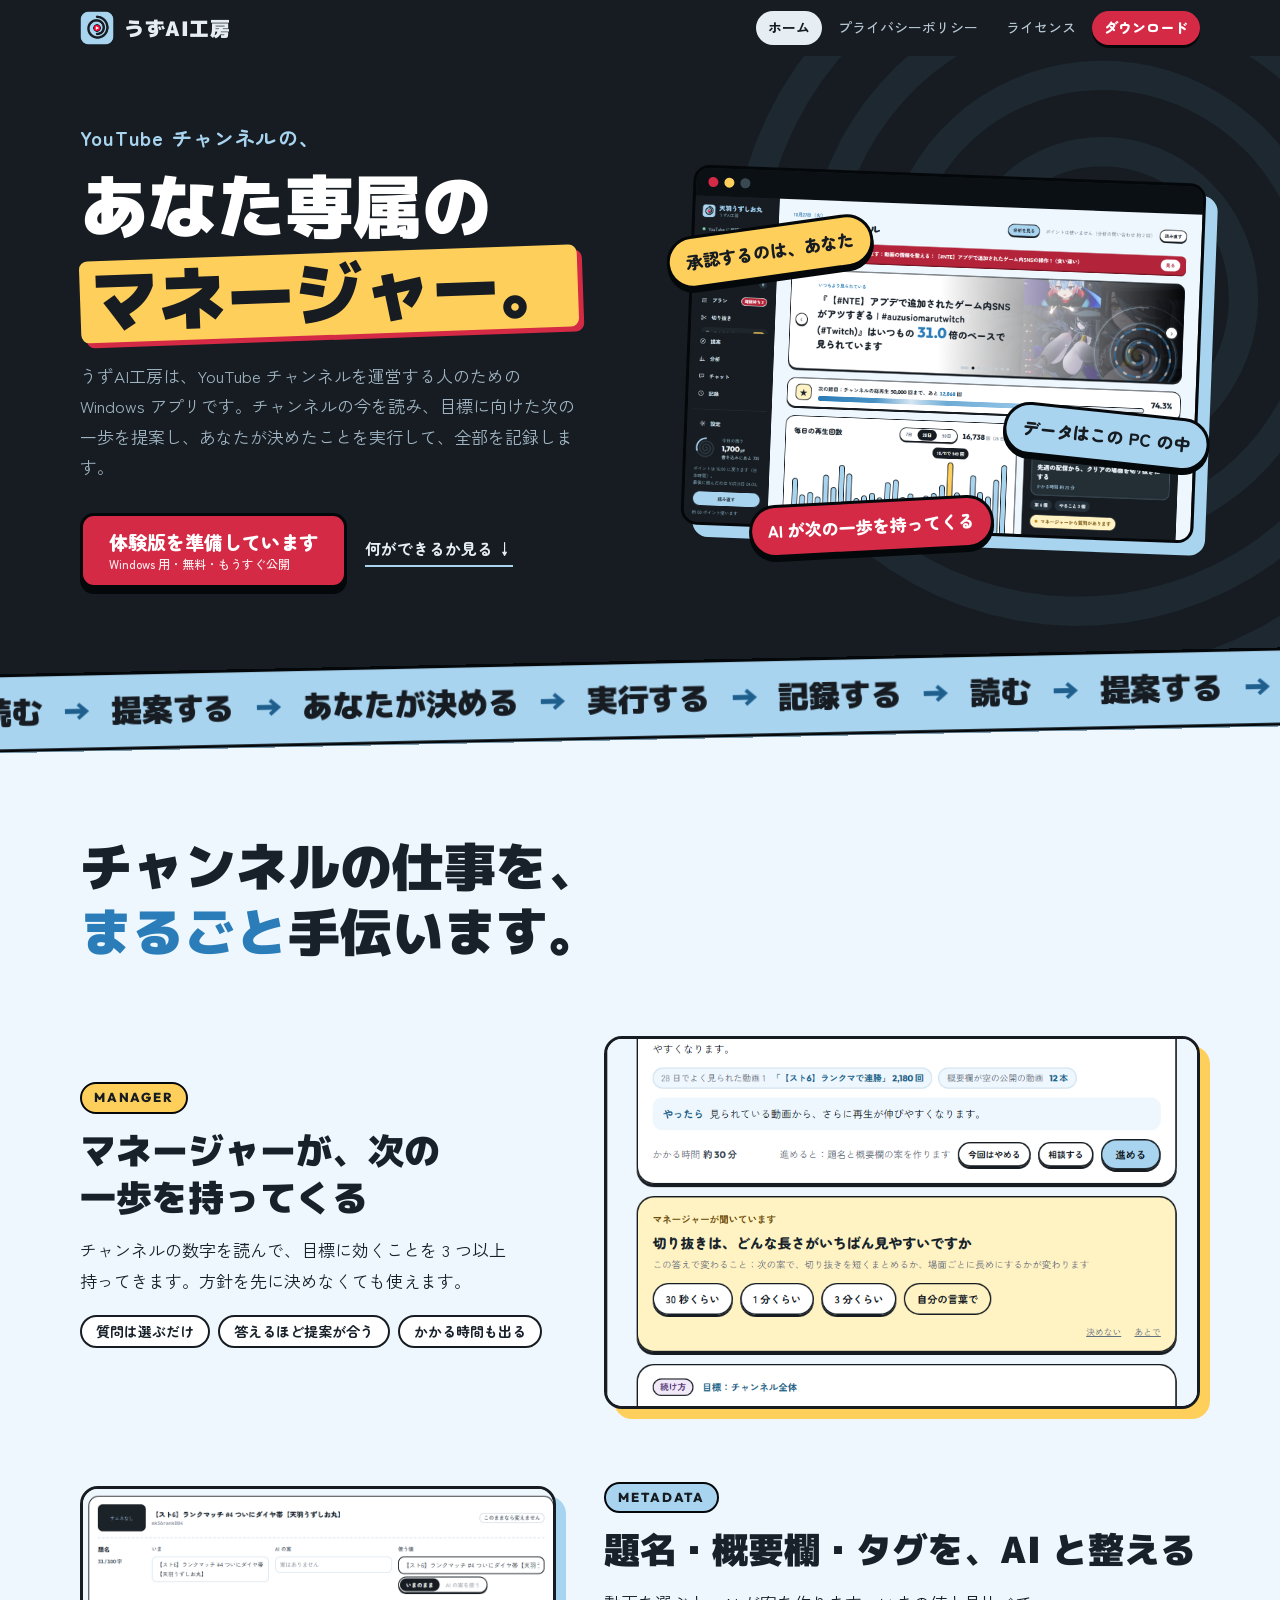
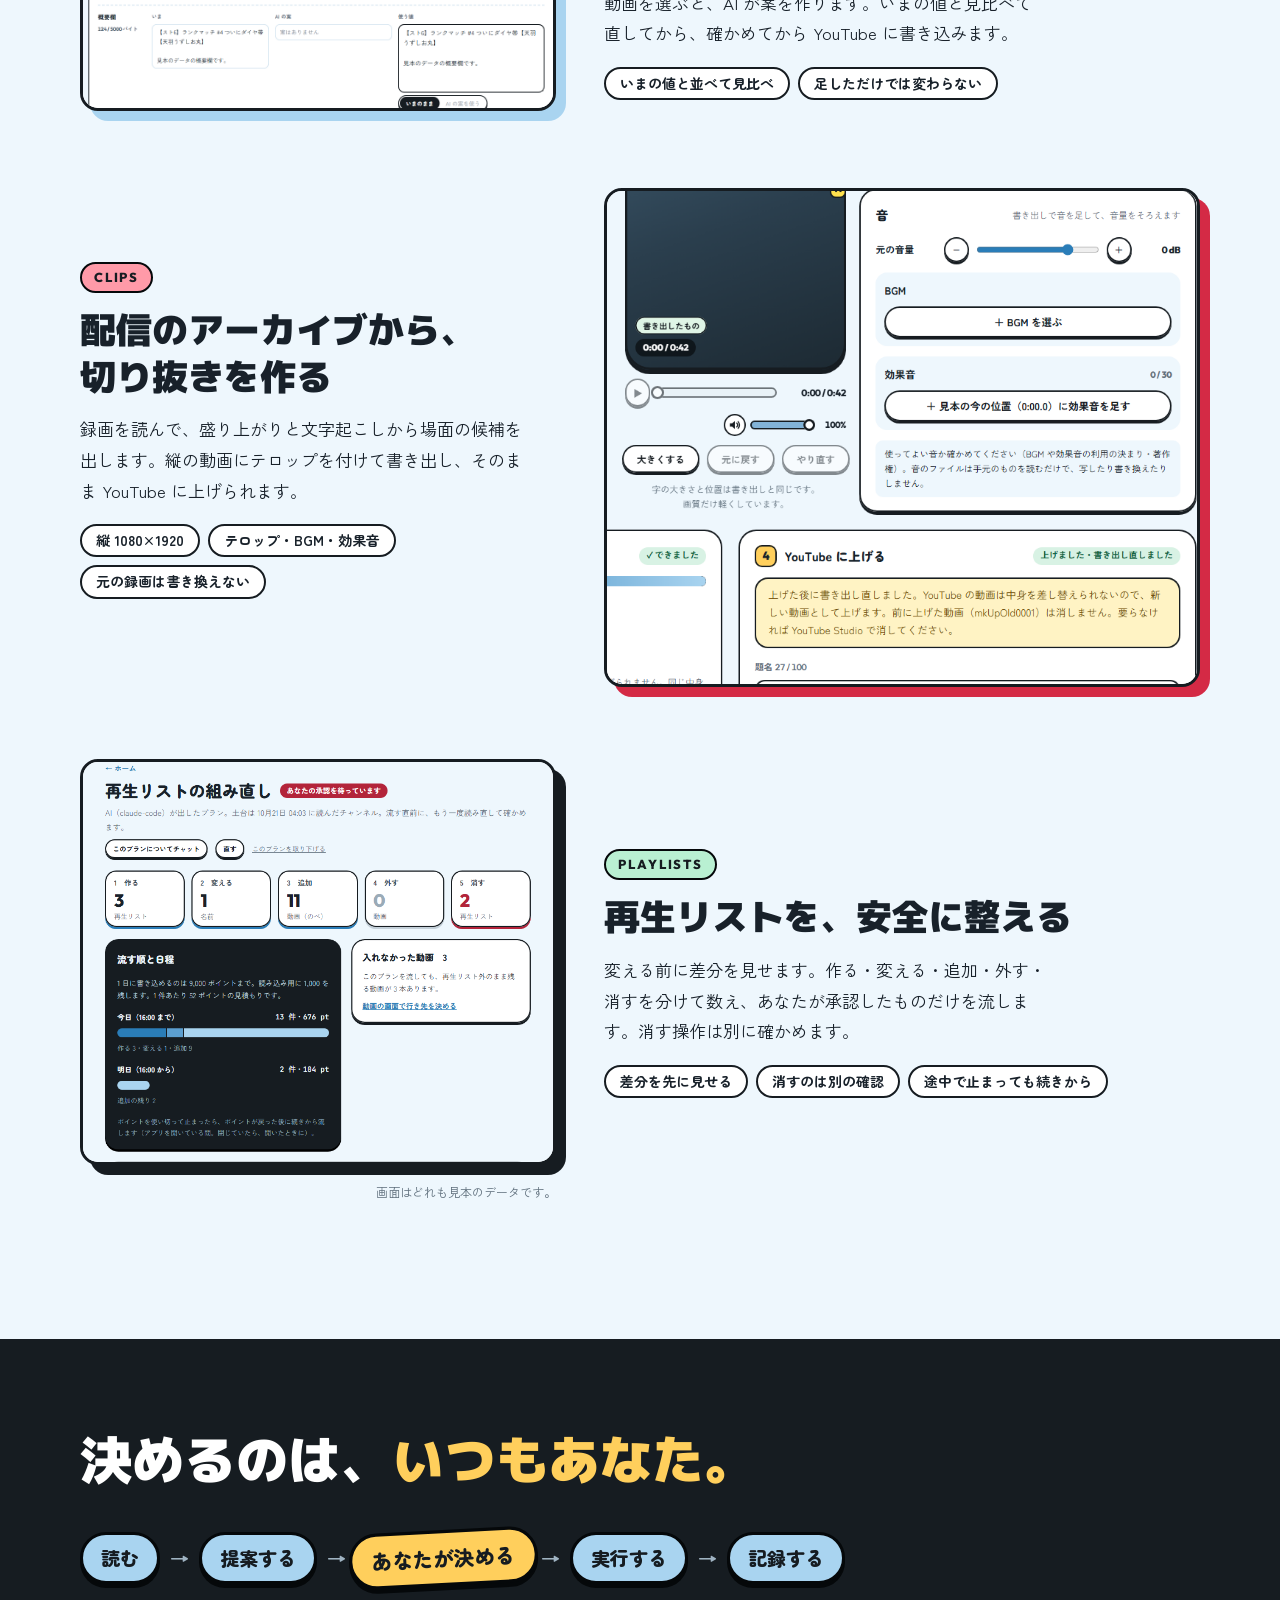
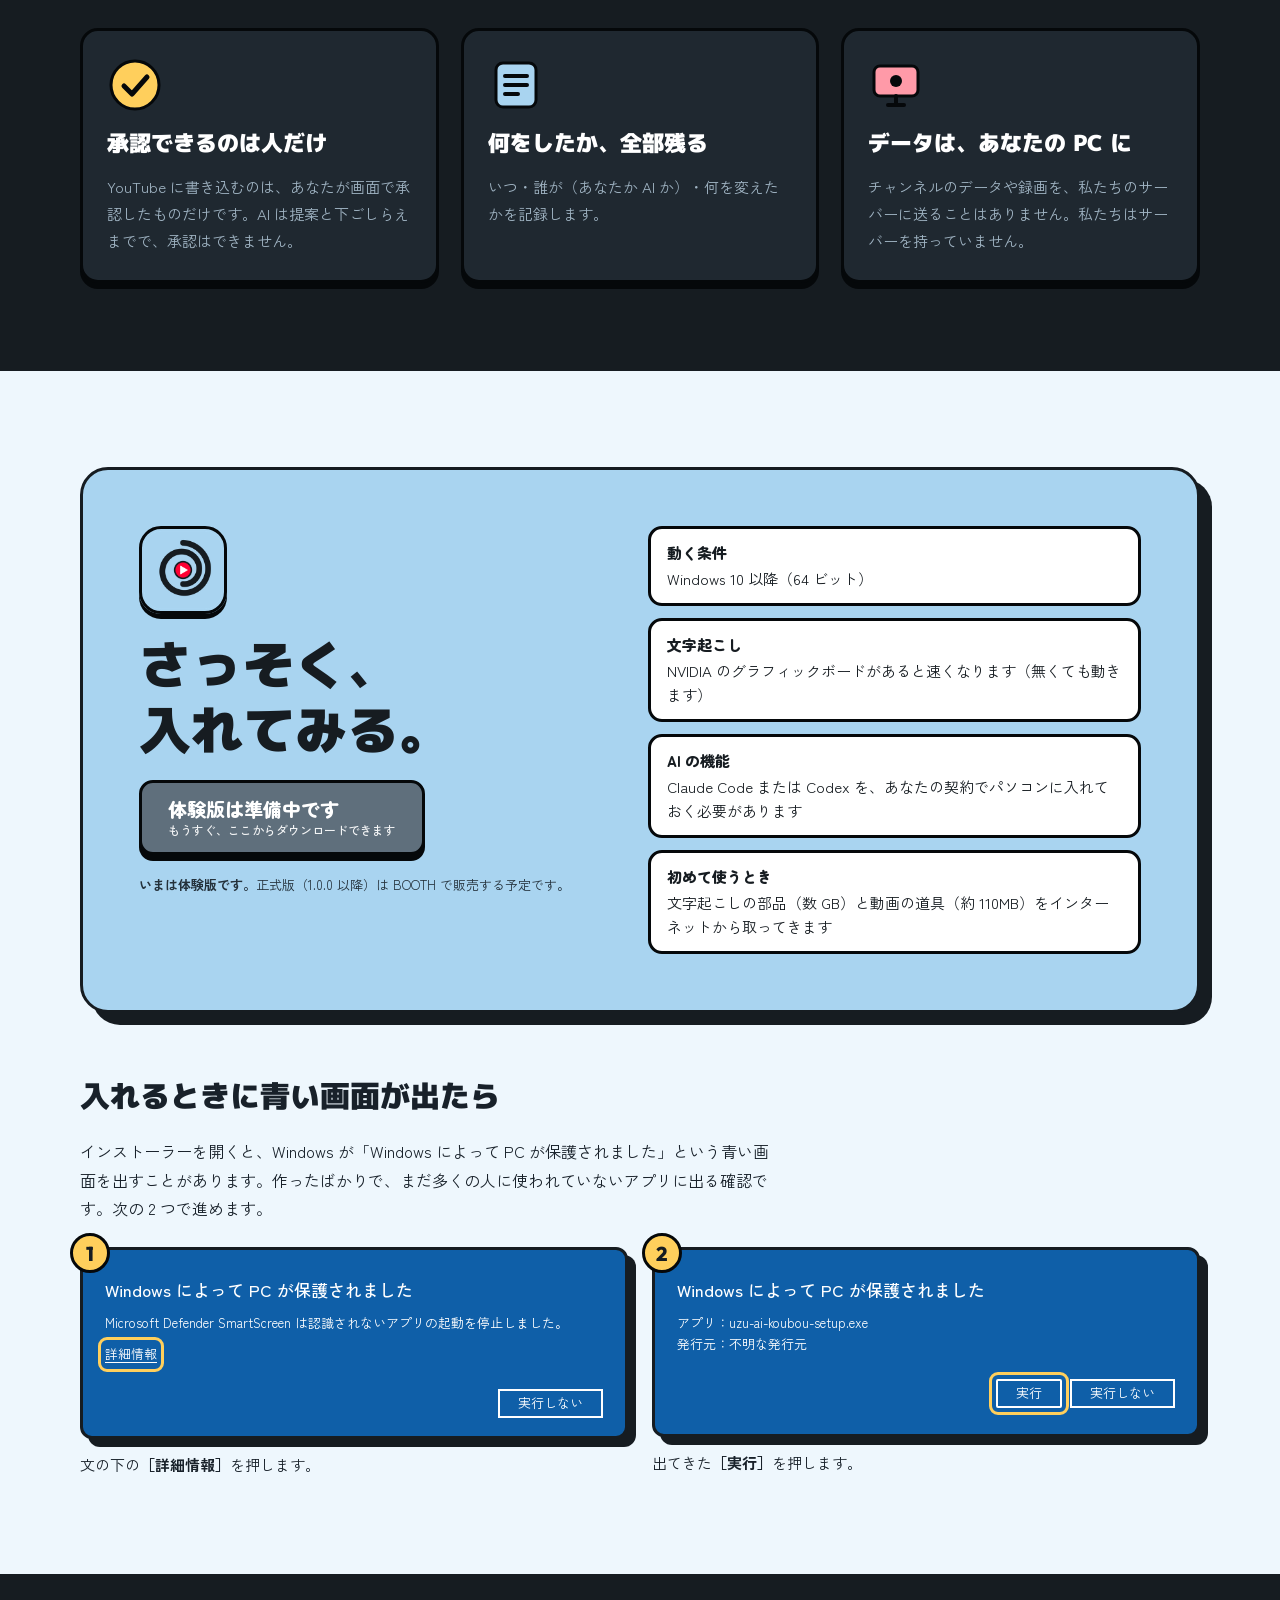
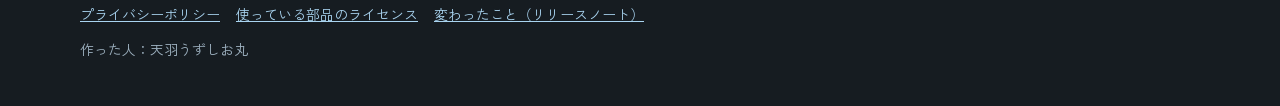
==== index.html @ 7ab315a8 "紹介ページ・プライバシーポリシー・使っている部品のライセンスを置く うずAI工房（YouTube チャンネルを運営する人のための Windows アプリ）の紹介のページ。 体験版のインストーラーはまだ" ====
<!doctype html>
<html lang="ja">
<head>
<meta charset="utf-8">
<meta name="viewport" content="width=device-width, initial-scale=1">
<title>うずAI工房｜YouTube チャンネルの、あなた専属のマネージャー</title>
<meta name="description" content="うずAI工房は、YouTube チャンネルを運営する人のための Windows アプリです。チャンネルの今を読み、目標に向けた次の一歩を提案し、あなたが決めたことを実行して、全部を記録します。">
<link rel="preconnect" href="https://fonts.googleapis.com">
<link rel="preconnect" href="https://fonts.gstatic.com" crossorigin>
<link rel="stylesheet" href="https://fonts.googleapis.com/css2?family=M+PLUS+1p:wght@800;900&family=Zen+Maru+Gothic:wght@500;700;900&family=Zen+Kaku+Gothic+New:wght@400;500;700&family=Outfit:wght@600;800&display=swap">
<link rel="stylesheet" href="assets/site.css">
<link rel="icon" href="img/icon.png">
<script src="assets/site.js" defer></script>
</head>
<body>

<header class="gut">
  <div class="wrap bar">
    <a class="brand" href="index.html"><img src="img/icon.png" alt="">うずAI工房</a>
    <nav class="top" aria-label="ページ">
      <a href="index.html" aria-current="page">ホーム</a>
      <a href="privacy.html">プライバシーポリシー</a>
      <a href="licenses.html">ライセンス</a>
      <a class="get" href="#download">ダウンロード</a>
    </nav>
  </div>
</header>

<main>
  <section class="hero gut">
    <svg class="swirl" viewBox="0 0 400 400" aria-hidden="true"><path id="swirl-path" d="" fill="none" stroke="#26343f" stroke-width="13" stroke-linecap="round"/></svg>
    <div class="wrap">
      <div>
        <p class="eyebrow">YouTube チャンネルの、</p>
        <h1>あなた専属の<br><span class="hl">マネージャー。</span></h1>
        <p class="lead">うずAI工房は、YouTube チャンネルを運営する人のための Windows アプリです。チャンネルの今を読み、目標に向けた次の一歩を提案し、あなたが決めたことを実行して、全部を記録します。</p>
        <div class="cta">
          <a class="btn" href="#download">体験版を準備しています<small>Windows 用・無料・もうすぐ公開</small></a>
          <a class="ghost" href="#feats">何ができるか見る ↓</a>
        </div>
      </div>
      <div class="stage">
        <div class="win">
          <div class="win-bar" aria-hidden="true"><i></i><i></i><i></i></div>
          <img src="img/home.png" alt="うずAI工房のホーム画面。いつもより見られている動画、次の節目までの進み具合、毎日の再生回数、マネージャーの提案が並んでいる" width="1400" height="900">
        </div>
        <span class="sticker s1">承認するのは、あなた</span>
        <span class="sticker s2">データはこの PC の中</span>
        <span class="sticker s3">AI が次の一歩を持ってくる</span>
      </div>
    </div>
  </section>

  <div class="band" aria-hidden="true">
    <div class="track">
      <span>読む<b>→</b>提案する<b>→</b>あなたが決める<b>→</b>実行する<b>→</b>記録する<b>→</b>読む<b>→</b>提案する<b>→</b>あなたが決める<b>→</b>実行する<b>→</b>記録する<b>→</b></span>
      <span>読む<b>→</b>提案する<b>→</b>あなたが決める<b>→</b>実行する<b>→</b>記録する<b>→</b>読む<b>→</b>提案する<b>→</b>あなたが決める<b>→</b>実行する<b>→</b>記録する<b>→</b></span>
    </div>
  </div>

  <section class="feats gut" id="feats">
    <div class="wrap">
      <h2 class="sec-h">チャンネルの仕事を、<br><em>まるごと</em>手伝います。</h2>

      <div class="feat">
        <div>
          <span class="kicker" style="--chip:#ffcf5c">Manager</span>
          <h3>マネージャーが、次の一歩を持ってくる</h3>
          <p>チャンネルの数字を読んで、目標に効くことを 3 つ以上持ってきます。方針を先に決めなくても使えます。</p>
          <ul class="chips"><li>質問は選ぶだけ</li><li>答えるほど提案が合う</li><li>かかる時間も出る</li></ul>
        </div>
        <figure class="shot rise">
          <div class="crop" style="--ar:808/505; --w:173.3%; --x:-28.7%; --y:0%; --shadow:#ffcf5c"><img src="img/advice.png" alt="提案の画面。マネージャーからの質問に、30 秒くらい・1 分くらい・3 分くらいのボタンで答えられる"></div>
        </figure>
      </div>

      <div class="feat flip">
        <div>
          <span class="kicker" style="--chip:#a9d4f0">Metadata</span>
          <h3>題名・概要欄・タグを、AI と整える</h3>
          <p>動画を選ぶと、AI が案を作ります。いまの値と見比べて直してから、確かめてから YouTube に書き込みます。</p>
          <ul class="chips"><li>いまの値と並べて見比べ</li><li>足しただけでは変わらない</li></ul>
        </div>
        <figure class="shot rise">
          <div class="crop" style="--ar:1100/520; --w:127.3%; --x:-23.6%; --y:-29.1%; --shadow:#a9d4f0"><img src="img/meta.png" alt="動画の情報を整える画面。題名と概要欄について、いまの値・AI の案・使う値が横に並んでいる"></div>
        </figure>
      </div>

      <div class="feat">
        <div>
          <span class="kicker" style="--chip:#ff9aa8">Clips</span>
          <h3>配信のアーカイブから、切り抜きを作る</h3>
          <p>録画を読んで、盛り上がりと文字起こしから場面の候補を出します。縦の動画にテロップを付けて書き出し、そのまま YouTube に上げられます。</p>
          <ul class="chips"><li>縦 1080×1920</li><li>テロップ・BGM・効果音</li><li>元の録画は書き換えない</li></ul>
        </div>
        <figure class="shot rise">
          <div class="crop" style="--ar:800/670; --w:175%; --x:-70%; --y:-28.75%; --shadow:#d42a45"><img src="img/clip.png" alt="切り抜きの仕上げの画面。音量・BGM・効果音の設定と、書き出す・YouTube に上げるの段が並んでいる"></div>
        </figure>
      </div>

      <div class="feat flip">
        <div>
          <span class="kicker" style="--chip:#b9f0d2">Playlists</span>
          <h3>再生リストを、安全に整える</h3>
          <p>変える前に差分を見せます。作る・変える・追加・外す・消すを分けて数え、あなたが承認したものだけを流します。消す操作は別に確かめます。</p>
          <ul class="chips"><li>差分を先に見せる</li><li>消すのは別の確認</li><li>途中で止まっても続きから</li></ul>
        </div>
        <figure class="shot rise">
          <div class="crop" style="--ar:844/720; --w:165.9%; --x:-65.9%; --y:-3.6%; --shadow:#161c21"><img src="img/plan.png" alt="プランの画面。再生リストの組み直しについて、作る 3・変える 1・追加 11・外す 0・消す 2 と、承認して流すボタンが出ている"></div>
          <figcaption>画面はどれも見本のデータです。</figcaption>
        </figure>
      </div>
    </div>
  </section>

  <section class="trust gut">
    <div class="wrap">
      <h2 class="sec-h">決めるのは、<em>いつもあなた。</em></h2>
      <div class="flow" aria-label="アプリの流れ">
        <span>読む</span><i>→</i><span>提案する</span><i>→</i><span class="you">あなたが決める</span><i>→</i><span>実行する</span><i>→</i><span>記録する</span>
      </div>
      <div class="pillars">
        <div class="pillar">
          <svg viewBox="0 0 56 56" aria-hidden="true"><circle cx="28" cy="28" r="24" fill="#ffcf5c" stroke="#05080a" stroke-width="3"/><path d="M17 29l8 8 15-17" fill="none" stroke="#05080a" stroke-width="5" stroke-linecap="round" stroke-linejoin="round"/></svg>
          <h3>承認できるのは人だけ</h3>
          <p>YouTube に書き込むのは、あなたが画面で承認したものだけです。AI は提案と下ごしらえまでで、承認はできません。</p>
        </div>
        <div class="pillar">
          <svg viewBox="0 0 56 56" aria-hidden="true"><rect x="8" y="6" width="40" height="44" rx="7" fill="#a9d4f0" stroke="#05080a" stroke-width="3"/><path d="M17 19h22M17 28h22M17 37h13" stroke="#05080a" stroke-width="4" stroke-linecap="round"/></svg>
          <h3>何をしたか、全部残る</h3>
          <p>いつ・誰が（あなたか AI か）・何を変えたかを記録します。</p>
        </div>
        <div class="pillar">
          <svg viewBox="0 0 56 56" aria-hidden="true"><rect x="6" y="9" width="44" height="30" rx="6" fill="#ff9aa8" stroke="#05080a" stroke-width="3"/><path d="M20 48h16M28 39v9" stroke="#05080a" stroke-width="4" stroke-linecap="round"/><circle cx="28" cy="24" r="6" fill="#05080a"/></svg>
          <h3>データは、あなたの PC に</h3>
          <p>チャンネルのデータや録画を、私たちのサーバーに送ることはありません。私たちはサーバーを持っていません。</p>
        </div>
      </div>
    </div>
  </section>

  <section class="dl gut" id="download">
    <div class="wrap">
      <div class="dl-box">
        <div class="dl-main">
          <img src="img/icon.png" alt="">
          <h2 class="sec-h">さっそく、<br>入れてみる。</h2>
          <span class="btn soon" aria-disabled="true">体験版は準備中です<small>もうすぐ、ここからダウンロードできます</small></span>
          <p class="note"><b>いまは体験版です。</b>正式版（1.0.0 以降）は BOOTH で販売する予定です。</p>
        </div>
        <ul class="req">
          <li><b>動く条件</b>Windows 10 以降（64 ビット）</li>
          <li><b>文字起こし</b>NVIDIA のグラフィックボードがあると速くなります（無くても動きます）</li>
          <li><b>AI の機能</b>Claude Code または Codex を、あなたの契約でパソコンに入れておく必要があります</li>
          <li><b>初めて使うとき</b>文字起こしの部品（数 GB）と動画の道具（約 110MB）をインターネットから取ってきます</li>
        </ul>
      </div>

      <div class="guard">
        <h3>入れるときに青い画面が出たら</h3>
        <p>インストーラーを開くと、Windows が「Windows によって PC が保護されました」という青い画面を出すことがあります。作ったばかりで、まだ多くの人に使われていないアプリに出る確認です。次の 2 つで進めます。</p>
        <div class="steps">
          <div class="step">
            <span class="no">1</span>
            <div class="ss" role="img" aria-label="青い画面の絵。文の下の「詳細情報」に印が付いている">
              <b>Windows によって PC が保護されました</b>
              <span>Microsoft Defender SmartScreen は認識されないアプリの起動を停止しました。</span>
              <u class="hit">詳細情報</u>
              <span class="ss-btns"><i>実行しない</i></span>
            </div>
            <p>文の下の<b>［詳細情報］</b>を押します。</p>
          </div>
          <div class="step">
            <span class="no">2</span>
            <div class="ss" role="img" aria-label="青い画面の絵。右下に出てきた「実行」のボタンに印が付いている">
              <b>Windows によって PC が保護されました</b>
              <span>アプリ：uzu-ai-koubou-setup.exe<br>発行元：不明な発行元</span>
              <span class="ss-btns"><i class="hit">実行</i><i>実行しない</i></span>
            </div>
            <p>出てきた<b>［実行］</b>を押します。</p>
          </div>
        </div>
      </div>
    </div>
  </section>
</main>

<footer class="gut">
  <div class="wrap">
    <div><a href="privacy.html">プライバシーポリシー</a><a href="licenses.html">使っている部品のライセンス</a><a href="https://github.com/uzusio/uzu-ai-koubou/releases" target="_blank" rel="noopener">変わったこと（リリースノート）</a></div>
    <p>作った人：天羽うずしお丸</p>
  </div>
</footer>

</body>
</html>
---- assets/site.css ----
html { -webkit-text-size-adjust: 100%; }
img { max-width: 100%; }
[hidden] { display: none !important; }
/* まだ押せないボタン（体験版の準備中） */
.btn.soon, .btn.soon:hover, .btn.soon:active { background: #5f6f7c; cursor: default; transform: none; box-shadow: 0 6px 0 #05080a; }

/* 配置：墨色の大きな最初の画面（特大の見出し＋傾けた実物の画面＋ステッカー）→ 流れる黄色の帯 → 実物の画面つきの機能を左右交互 → 墨色の「決めるのはあなた」→ 空色のダウンロード。
   形はアプリと同じ：太い縁取りと、下にずらした影。 */
:root {
  --bg: #eef7fd;
  --paper: #ffffff;
  --edge: #161c21;      /* 縁取りと影 */
  --text: #18212a;
  --mut: #5f6f7c;
  --sky: #a9d4f0;
  --sky2: #d9eefb;
  --line: #d3e4f0;
  --blue: #2a7db8;
  --crimson: #d42a45;
  --yellow: #ffcf5c;
  --night: #161c21;     /* 墨色の面（両方のテーマで暗い） */
  --night2: #1f2830;
  --night-text: #e6eef4;
  --night-mut: #9fb3c2;
  --display: "M PLUS 1p", "Zen Maru Gothic", "Hiragino Maru Gothic ProN", sans-serif;
  --round: "Zen Maru Gothic", "M PLUS 1p", "Hiragino Maru Gothic ProN", sans-serif;
  --body: "Zen Kaku Gothic New", "Hiragino Sans", "Yu Gothic", sans-serif;
  --num: "Outfit", "Zen Kaku Gothic New", sans-serif;
}
@media (prefers-color-scheme: dark) {
  :root:not([data-theme="light"]) {
    --bg: #10161b; --paper: #1b232a; --edge: #05080a; --text: #e3ecf2; --mut: #9fb0bd;
    --sky: #4f8fb9; --sky2: #1d3140; --line: #2c3b47; --blue: #7cc0ec; --crimson: #e8405a;
    --yellow: #ffcf5c;
    --night: #0a0e11; --night2: #151c22; --night-text: #e6eef4; --night-mut: #9fb3c2; color-scheme: dark;
  }
}
:root[data-theme="dark"] {
  --bg: #10161b; --paper: #1b232a; --edge: #05080a; --text: #e3ecf2; --mut: #9fb0bd;
  --sky: #4f8fb9; --sky2: #1d3140; --line: #2c3b47; --blue: #7cc0ec; --crimson: #e8405a;
  --yellow: #ffcf5c;
  --night: #0a0e11; --night2: #151c22; --night-text: #e6eef4; --night-mut: #9fb3c2; color-scheme: dark;
}
html { scroll-behavior: smooth; scroll-padding-top: 64px; }
@media (prefers-reduced-motion: reduce) { html { scroll-behavior: auto; } }
* { box-sizing: border-box; }
body { margin: 0; background: var(--bg); color: var(--text); font-family: var(--body); font-size: 16px; line-height: 1.8; overflow-x: hidden; }
body::before { content: ""; position: fixed; inset: 0 0 auto; height: env(safe-area-inset-top, 0px); z-index: 10; background: var(--night); }
a { color: var(--blue); }
a:focus-visible, button:focus-visible { outline: 3px solid var(--yellow); outline-offset: 3px; }
h1, h2, h3, p { margin: 0; }
h1, h2, h3 { text-wrap: balance; word-break: auto-phrase; }
.gut { padding-left: max(16px, env(safe-area-inset-left, 0px)); padding-right: max(16px, env(safe-area-inset-right, 0px)); }
.wrap { max-width: 1120px; margin: 0 auto; }

/* 上の帯 */
header { position: sticky; top: env(safe-area-inset-top, 0px); z-index: 5; background: var(--night); color: var(--night-text); }
.bar { display: flex; flex-wrap: wrap; align-items: center; gap: 8px 20px; padding-block: 10px; }
.brand { font-family: var(--display); font-weight: 900; font-size: 20px; letter-spacing: 0.03em; display: flex; align-items: center; gap: 10px; color: var(--night-text); text-decoration: none; }
.brand img { width: 34px; height: 34px; border-radius: 9px; display: block; }
nav.top { display: flex; flex-wrap: wrap; gap: 4px; margin-left: auto; align-items: center; }
nav.top a { color: #b6c7d3; text-decoration: none; font-size: 14px; font-weight: 500; padding: 4px 12px; border-radius: 999px; }
nav.top a[aria-current="page"] { background: #e6eef4; color: #161c21; font-weight: 700; }
nav.top a.get { background: var(--crimson); color: #fff; font-family: var(--round); font-weight: 900; box-shadow: 0 3px 0 #05080a; }

/* 最初の画面 */
.hero { background: var(--night); color: var(--night-text); position: relative; overflow: hidden; }
.hero .wrap { display: grid; grid-template-columns: minmax(0, 1.05fr) minmax(0, 0.95fr); gap: 40px; align-items: center; padding-block: 64px 96px; position: relative; z-index: 1; }
.swirl { position: absolute; width: 900px; height: 900px; right: -260px; top: -220px; opacity: .5; animation: spin 60s linear infinite; pointer-events: none; }
@keyframes spin { to { transform: rotate(360deg); } }
.eyebrow { font-family: var(--round); font-weight: 700; font-size: clamp(16px, 2vw, 20px); color: var(--sky); letter-spacing: 0.06em; }
.hero h1 { font-family: var(--display); font-weight: 900; font-size: clamp(38px, 5.4vw, 70px); line-height: 1.18; letter-spacing: -0.01em; color: #fff; margin-top: 10px; }
.hero h1 .hl { color: #161c21; background: var(--yellow); padding: 0 .14em; border-radius: .12em; display: inline-block; white-space: nowrap; transform: rotate(-2deg); box-shadow: 5px 5px 0 var(--crimson); margin-top: .08em; }
.hero .lead { margin-top: 26px; font-size: 17px; color: var(--night-mut); max-width: 30em; }
.cta { margin-top: 30px; display: flex; flex-wrap: wrap; gap: 14px 18px; align-items: center; }
.btn { font-family: var(--round); font-weight: 900; font-size: 19px; background: var(--crimson); color: #fff; border: 3px solid #05080a; border-radius: 14px; padding: 13px 26px; box-shadow: 0 6px 0 #05080a; cursor: pointer; text-decoration: none; display: inline-block; transition: transform .12s ease, box-shadow .12s ease; line-height: 1.4; }
.btn:hover { transform: translateY(-2px); box-shadow: 0 8px 0 #05080a; }
.btn:active { transform: translateY(4px); box-shadow: 0 2px 0 #05080a; }
.btn small { display: block; font-family: var(--body); font-weight: 500; font-size: 12px; opacity: .92; }
.ghost { color: var(--night-text); font-family: var(--round); font-weight: 700; text-decoration: none; border-bottom: 2px solid var(--sky); padding-bottom: 2px; }
.stage { position: relative; }
.win { background: #161c21; border: 3px solid #05080a; border-radius: 16px; overflow: hidden; box-shadow: 12px 12px 0 var(--sky); transform: rotate(2.2deg); transition: transform .4s cubic-bezier(.34,1.56,.64,1); }
.stage:hover .win { transform: rotate(0deg) scale(1.02); }
.win-bar { display: flex; gap: 6px; padding: 9px 12px; background: #0b1014; }
.win-bar i { width: 10px; height: 10px; border-radius: 50%; background: #3a4852; }
.win-bar i:first-child { background: var(--crimson); }
.win-bar i:nth-child(2) { background: var(--yellow); }
.win img { display: block; width: 100%; height: auto; }
.sticker { position: absolute; font-family: var(--round); font-weight: 900; font-size: clamp(13px, 1.5vw, 17px); padding: 8px 16px; border-radius: 999px; border: 3px solid #05080a; box-shadow: 0 4px 0 #05080a; white-space: nowrap; animation: pop .5s cubic-bezier(.34,1.56,.64,1) backwards; }
.sticker.s1 { background: var(--yellow); color: #161c21; left: -4%; top: 14%; transform: rotate(-8deg); animation-delay: .2s; }
.sticker.s2 { background: #a9d4f0; color: #161c21; right: -2%; bottom: 20%; transform: rotate(6deg); animation-delay: .35s; }
.sticker.s3 { background: var(--crimson); color: #fff; left: 12%; bottom: -5%; transform: rotate(-3deg); animation-delay: .5s; }
@keyframes pop { from { scale: 0.4; } }

/* 流れる帯 */
.band { background: #a9d4f0; color: #161c21; border-block: 3px solid #05080a; overflow: hidden; transform: rotate(-1.2deg) scale(1.03); margin-block: -22px 0; position: relative; z-index: 2; }
.track { display: flex; width: max-content; animation: slide 26s linear infinite; }
.track span { font-family: var(--display); font-weight: 900; font-size: clamp(20px, 3vw, 30px); padding: 8px 0; white-space: nowrap; }
.track span b { color: #1f5f8e; padding: 0 .6em; font-weight: 900; }
@keyframes slide { to { transform: translateX(-50%); } }

/* できること */
.feats { padding-block: 96px 40px; }
.sec-h { font-family: var(--display); font-weight: 900; font-size: clamp(30px, 4.6vw, 52px); line-height: 1.25; }
.sec-h em { font-style: normal; color: var(--blue); }
.feat { display: grid; grid-template-columns: minmax(0, 1fr) minmax(0, 1.25fr); gap: 48px; align-items: center; margin-top: 72px; }
.feat.flip .shot { order: -1; }
.feat .kicker { font-family: var(--num); font-weight: 800; font-size: 13px; letter-spacing: .14em; text-transform: uppercase; color: #161c21; background: var(--chip, var(--yellow)); display: inline-block; padding: 2px 12px; border-radius: 999px; border: 2px solid #05080a; }
.feat h3 { font-family: var(--display); font-weight: 900; font-size: clamp(24px, 3vw, 36px); line-height: 1.3; margin-top: 14px; }
.feat p { margin-top: 14px; font-size: 17px; max-width: 26em; }
.chips { display: flex; flex-wrap: wrap; gap: 8px; margin-top: 18px; padding: 0; list-style: none; }
.chips li { font-family: var(--round); font-weight: 700; font-size: 14px; background: var(--paper); border: 2px solid var(--edge); border-radius: 999px; padding: 2px 14px; }
.shot { margin: 0; min-width: 0; }
.crop { border: 3px solid var(--edge); border-radius: 18px; overflow: hidden; box-shadow: 10px 10px 0 var(--shadow, var(--sky)); background: var(--paper); aspect-ratio: var(--ar); transition: transform .35s cubic-bezier(.34,1.56,.64,1), box-shadow .35s ease; }
.crop:hover { transform: translate(-4px, -4px); box-shadow: 14px 14px 0 var(--shadow, var(--sky)); }
.crop img { display: block; max-width: none; width: var(--w); margin-left: var(--x); margin-top: var(--y); }
.shot figcaption { font-size: 12px; color: var(--mut); margin-top: 16px; text-align: right; }
.rise { animation: rise .7s cubic-bezier(.2,.8,.2,1) both; animation-play-state: paused; }
.rise.in { animation-play-state: running; }
@keyframes rise { from { transform: translateY(36px); } }

/* 決めるのはあなた */
.trust { background: var(--night); color: var(--night-text); margin-top: 96px; position: relative; overflow: hidden; }
.trust .wrap { padding-block: 88px; position: relative; z-index: 1; }
.trust .sec-h { color: #fff; }
.trust .sec-h em { color: var(--yellow); }
.pillars { display: grid; grid-template-columns: repeat(3, minmax(0, 1fr)); gap: 22px; margin-top: 44px; }
.pillar { background: var(--night2); border: 3px solid #05080a; border-radius: 18px; padding: 26px 24px; box-shadow: 0 6px 0 #05080a; display: grid; gap: 10px; align-content: start; min-width: 0; }
.pillar svg { width: 56px; height: 56px; }
.pillar h3 { font-family: var(--display); font-weight: 900; font-size: 22px; color: #fff; }
.pillar p { color: var(--night-mut); font-size: 15px; }
.flow { display: flex; flex-wrap: wrap; gap: 10px; align-items: center; margin-top: 40px; font-family: var(--round); font-weight: 900; font-size: clamp(15px, 2vw, 19px); }
.flow span { padding: 6px 18px; border-radius: 999px; border: 3px solid #05080a; background: #a9d4f0; color: #161c21; box-shadow: 0 4px 0 #05080a; }
.flow span.you { background: var(--yellow); transform: rotate(-3deg) scale(1.08); }
.flow i { font-style: normal; color: var(--night-mut); }

/* ダウンロード */
.dl { padding-block: 96px; }
.dl-box { background: var(--sky); border: 3px solid var(--edge); border-radius: 28px; box-shadow: 12px 12px 0 var(--edge); padding: clamp(24px, 5vw, 56px); display: grid; grid-template-columns: minmax(0, 1fr) minmax(0, 1.05fr); gap: 40px; align-items: start; color: #161c21; }
.dl-box .sec-h { color: #161c21; }
.dl-main { display: grid; gap: 18px; justify-items: start; }
.dl-main img { width: 88px; height: 88px; border-radius: 22px; border: 3px solid #05080a; box-shadow: 0 5px 0 #05080a; }
.note { font-size: 13px; color: #24313b; }
.req { list-style: none; padding: 0; margin: 0; display: grid; gap: 12px; }
.req li { background: #fff; color: #161c21; border: 3px solid #05080a; border-radius: 14px; padding: 12px 16px; display: grid; gap: 2px; font-size: 15px; line-height: 1.6; }
.req b { font-family: var(--round); font-weight: 900; }

/* 入れるときの青い画面の案内 */
.guard { margin-top: 56px; display: grid; gap: 14px; }
.guard h3 { font-family: var(--display); font-weight: 900; font-size: clamp(22px, 3vw, 30px); }
.guard > p { max-width: 44em; }
.steps { display: grid; grid-template-columns: repeat(2, minmax(0, 1fr)); gap: 24px; margin-top: 10px; }
.step { display: grid; gap: 12px; align-content: start; position: relative; min-width: 0; }
.step .no { position: absolute; left: -10px; top: -14px; z-index: 1; width: 40px; height: 40px; border-radius: 50%; background: var(--yellow); color: #161c21; border: 3px solid #05080a; display: grid; place-items: center; font-family: var(--num); font-weight: 800; font-size: 20px; }
.ss { background: #0f5fa8; color: #fff; border: 3px solid var(--edge); border-radius: 12px; box-shadow: 8px 8px 0 var(--edge); padding: 26px 22px 18px; display: grid; gap: 10px; font-size: 13px; line-height: 1.6; min-height: 190px; align-content: start; }
.ss b { font-size: 17px; font-weight: 500; }
.ss u { justify-self: start; text-underline-offset: 3px; }
.ss-btns { display: flex; gap: 8px; justify-content: flex-end; margin-top: auto; padding-top: 14px; }
.ss-btns i { font-style: normal; border: 2px solid #fff; padding: 2px 18px; }
.ss .hit { outline: 3px solid var(--yellow); outline-offset: 4px; border-radius: 2px; animation: hit 1.6s ease-in-out infinite; }
@keyframes hit { 50% { outline-offset: 8px; } }
.step > p { font-size: 15px; }
@media (max-width: 820px) { .steps { grid-template-columns: minmax(0, 1fr); gap: 32px; } }
@media (prefers-reduced-motion: reduce) { .ss .hit { animation: none; } }

/* 文書のページ */
.docpage { padding-block: 56px 88px; }
.doc { display: grid; gap: 36px; max-width: 46em; }
.doc h1 { font-family: var(--display); font-weight: 900; font-size: clamp(32px, 5vw, 48px); line-height: 1.25; }
.doc h2 { font-family: var(--round); font-weight: 900; font-size: 22px; padding-left: 14px; border-left: 8px solid var(--sky); line-height: 1.4; }
.doc section { display: grid; gap: 12px; }
.doc ul { margin: 0; padding-left: 1.3em; display: grid; gap: 6px; }
.updated, .policy-en { font-size: 14px; color: var(--mut); }
code { font-family: ui-monospace, "Cascadia Mono", Consolas, monospace; font-size: 0.92em; background: var(--sky2); padding: 1px 6px; border-radius: 4px; overflow-wrap: anywhere; }
.lic { display: grid; gap: 14px; }
.lic > div { background: var(--paper); border: 3px solid var(--edge); border-radius: 16px; box-shadow: 0 5px 0 var(--edge); padding: 16px 20px; display: grid; grid-template-columns: minmax(0, 1fr) auto; gap: 6px 16px; align-items: center; }
.lic .name { font-family: var(--round); font-weight: 900; font-size: 17px; }
.lic .kind { font-family: var(--num); font-weight: 800; background: var(--yellow); color: #161c21; border: 2px solid #05080a; border-radius: 999px; padding: 0 12px; font-size: 14px; }
.lic .how { grid-column: 1 / -1; font-size: 14px; color: var(--mut); }

/* アプリ本体が使う部品の一覧（.doc の外に置き、幅を広く使う） */
#third-party { display: grid; margin-top: 36px; }
#third-party h2 { font-family: var(--round); font-weight: 900; font-size: 22px; padding-left: 14px; border-left: 8px solid var(--sky); line-height: 1.4; }
#third-party { gap: 14px; }
#third-party > p { max-width: 44em; }
details.tp { background: var(--paper); border: 3px solid var(--edge); border-radius: 14px; box-shadow: 0 4px 0 var(--edge); }
details.tp + details.tp { margin-top: 0; }
details.tp summary { display: flex; justify-content: space-between; align-items: baseline; gap: 12px; padding: 12px 18px; cursor: pointer; font-family: var(--round); font-weight: 900; font-size: 16px; list-style: none; }
details.tp summary::-webkit-details-marker { display: none; }
details.tp summary::before { content: "＋"; font-family: var(--num); color: var(--blue); margin-right: 4px; }
details.tp[open] summary::before { content: "－"; }
details.tp summary:focus-visible { outline: 3px solid var(--yellow); outline-offset: 3px; border-radius: 10px; }
.tp-lic { flex: 1; min-width: 0; overflow-wrap: anywhere; }
.tp-count { font-family: var(--num); font-weight: 800; font-size: 14px; color: var(--mut); white-space: nowrap; }
.tp-list { margin: 0; padding: 4px 18px 16px; list-style: none; columns: 3 220px; column-gap: 28px; font-size: 14px; line-height: 1.7; }
.tp-list li { break-inside: avoid; overflow-wrap: anywhere; }
.tp-ver { font-family: var(--num); font-size: 12px; color: var(--mut); }

footer { background: var(--night); color: var(--night-mut); padding-block: 28px 44px; font-size: 14px; }
footer .wrap { display: grid; gap: 10px; }
footer a { color: #a9d4f0; margin-right: 16px; }

@media (max-width: 820px) {
  .hero .wrap, .feat, .dl-box { grid-template-columns: minmax(0, 1fr); }
  .hero .wrap { padding-block: 44px 80px; gap: 48px; }
  .feat { gap: 24px; margin-top: 56px; }
  .feat.flip .shot { order: 0; }
  .pillars { grid-template-columns: minmax(0, 1fr); }
  .sticker.s1 { left: 0; } .sticker.s2 { right: 0; }
  nav.top { margin-left: 0; }
  .crop { box-shadow: 6px 6px 0 var(--shadow, var(--sky)); }
  .win { box-shadow: 7px 7px 0 var(--sky); }
  .dl-box { box-shadow: 7px 7px 0 var(--edge); }
}
@media (prefers-reduced-motion: reduce) {
  .swirl, .track, .sticker, .rise { animation: none; }
  .btn, .win, .crop { transition: none; }
}
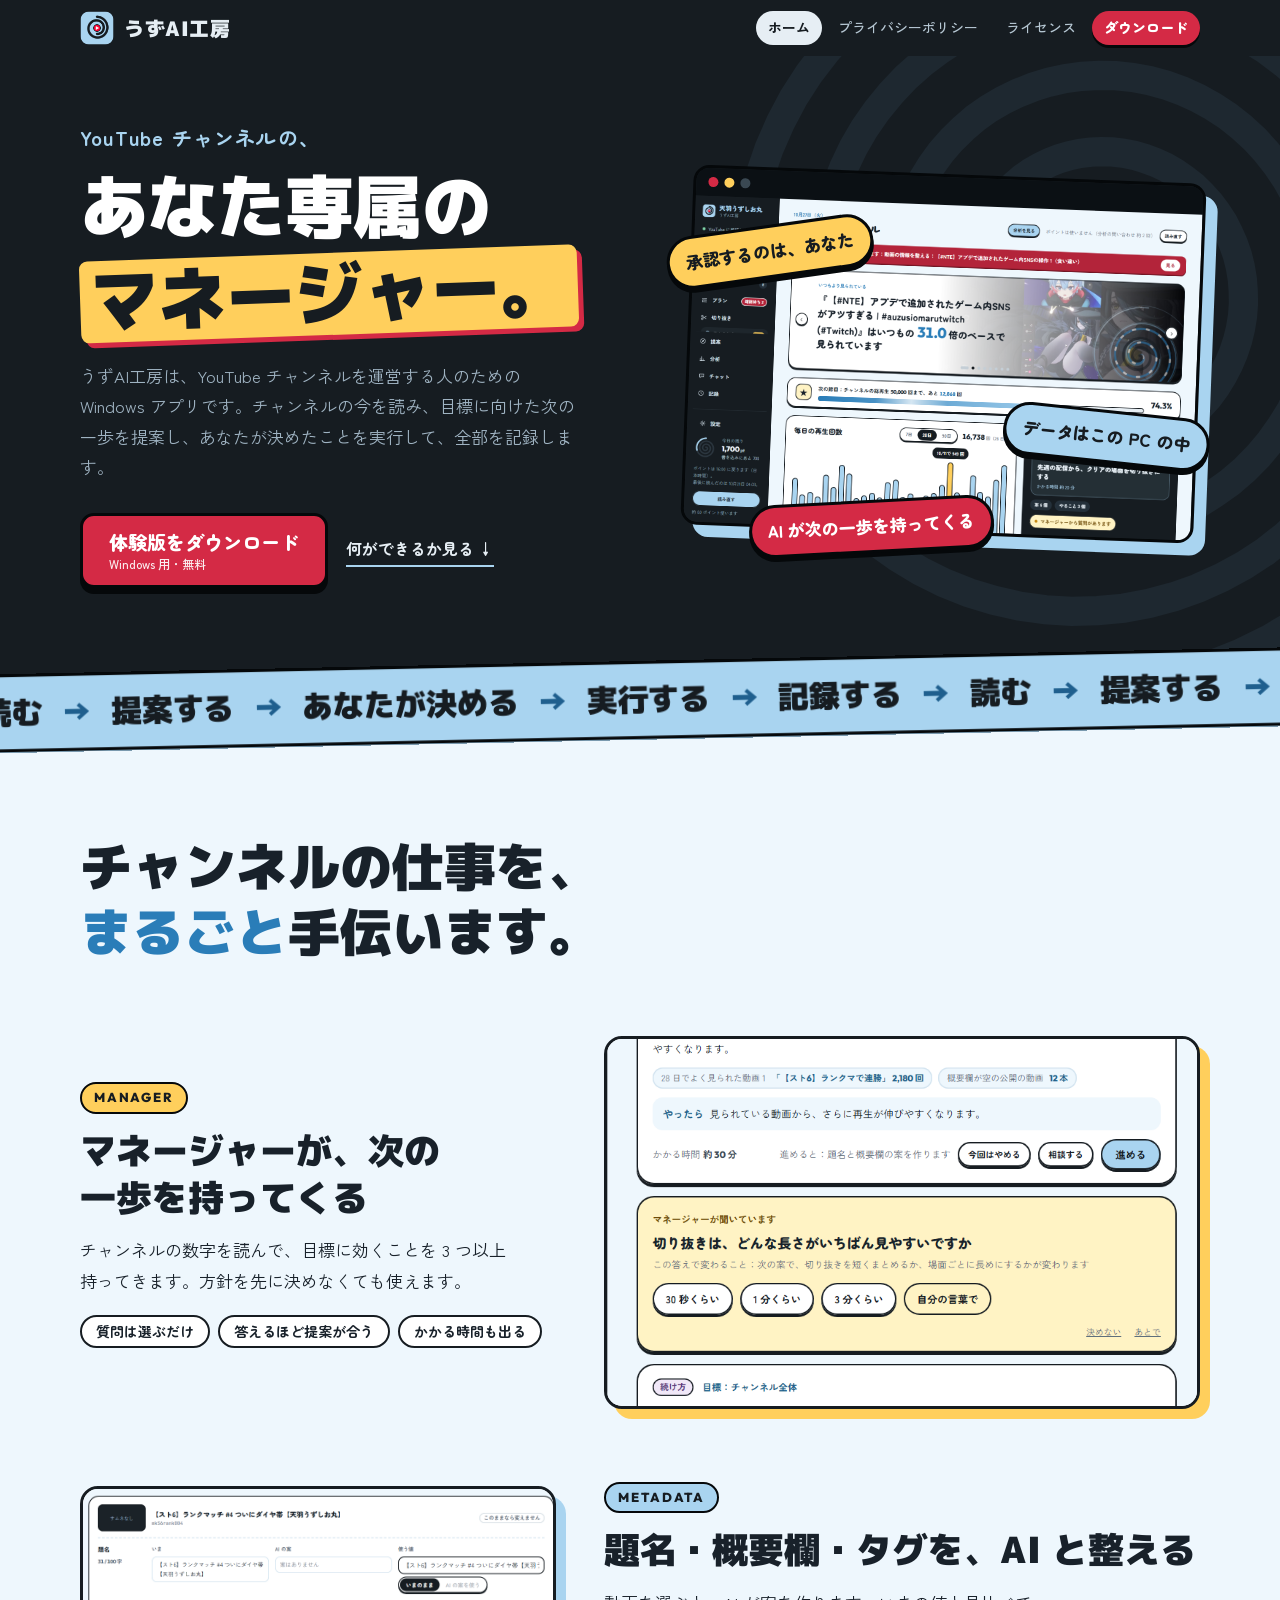
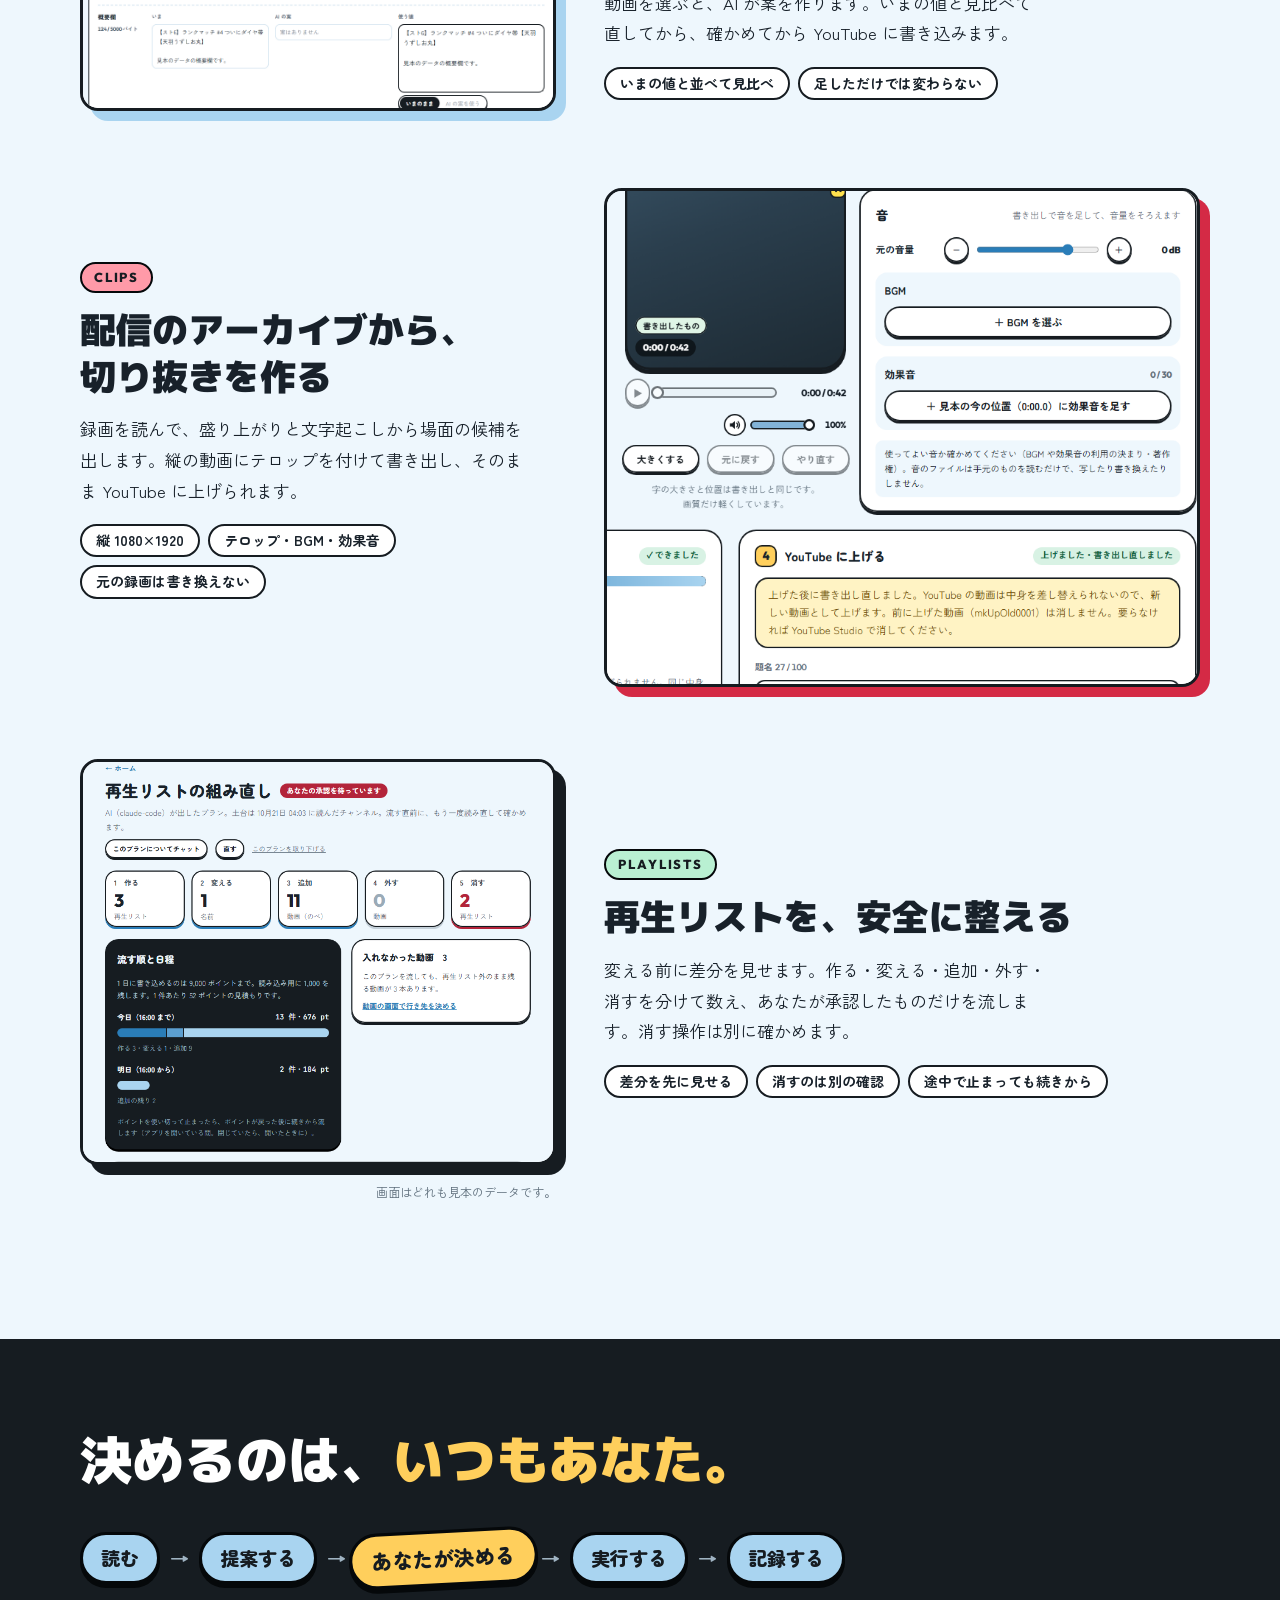
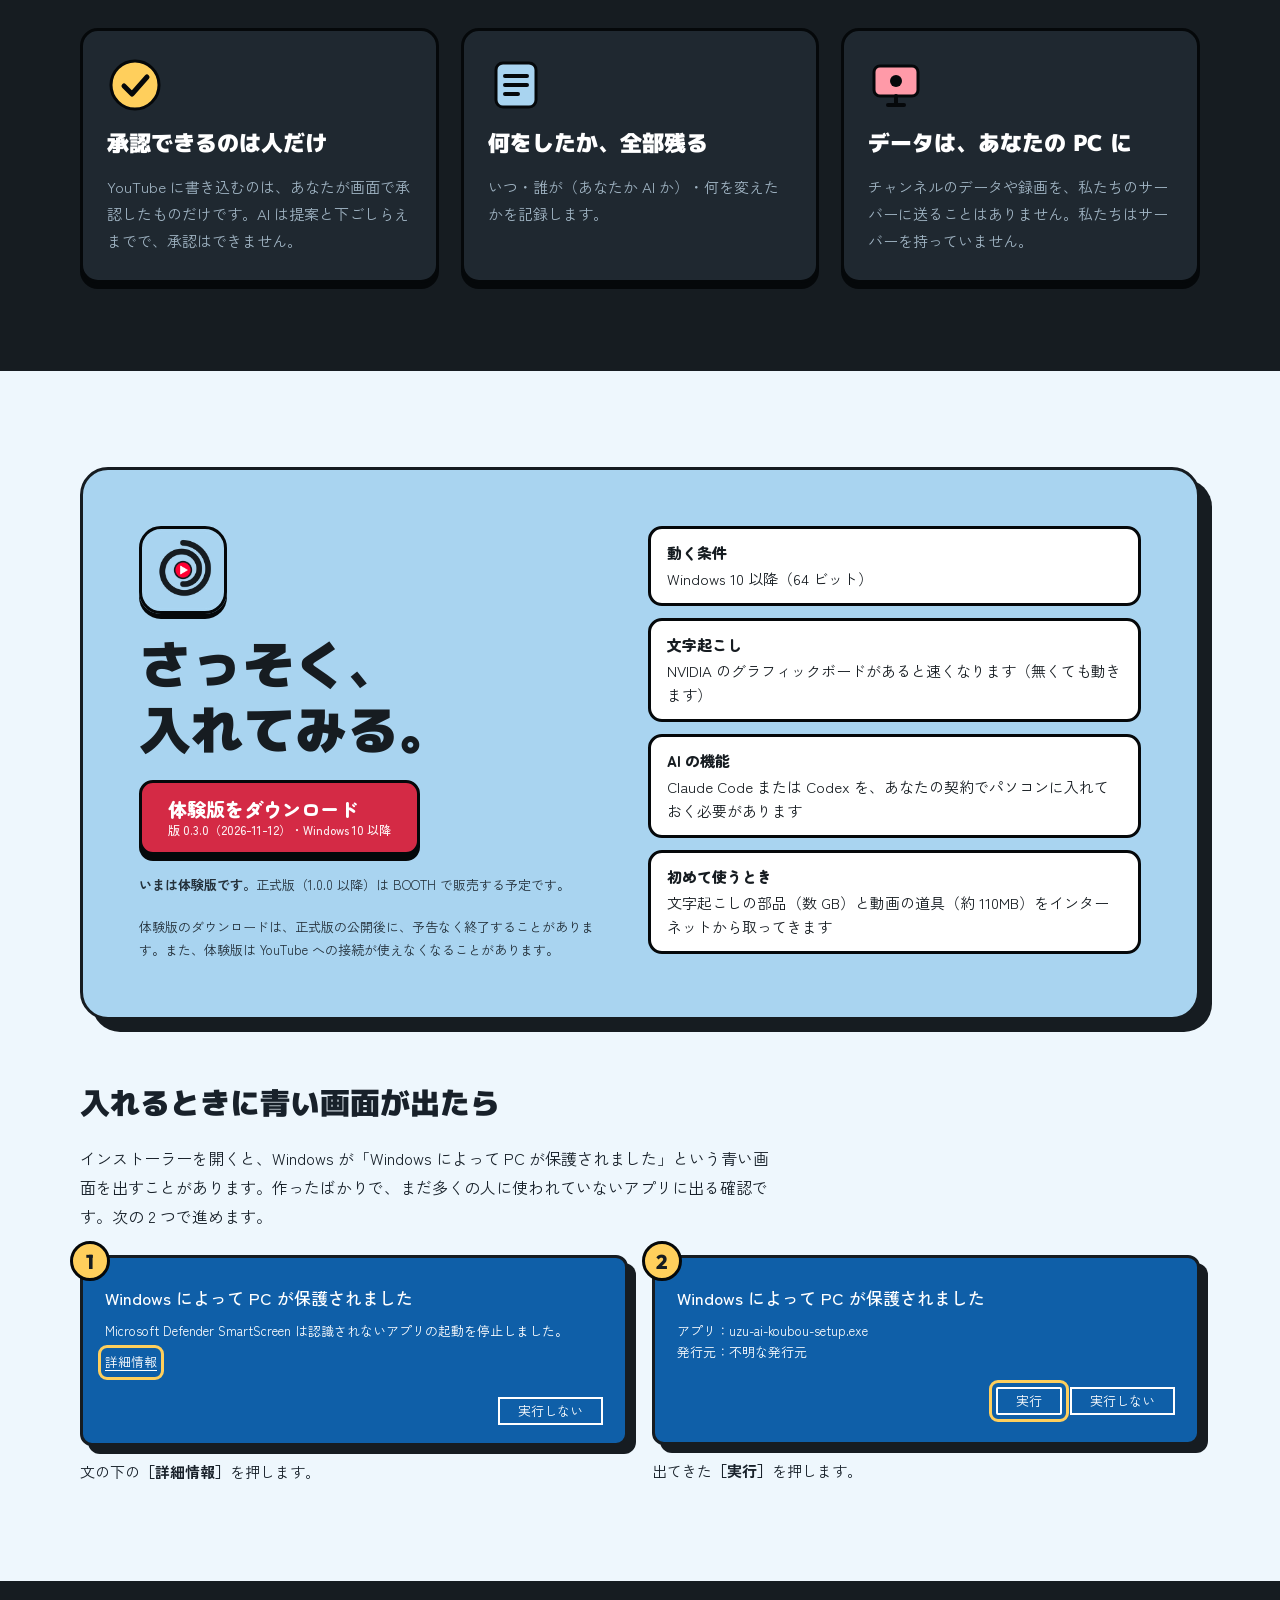
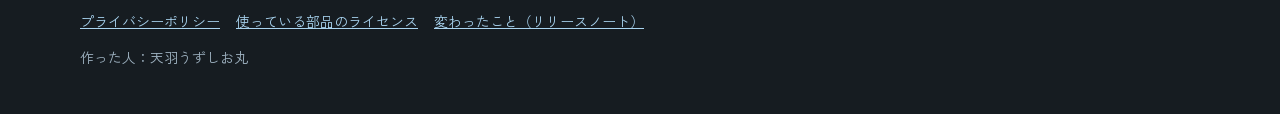
==== commit 7012c0e4: "v0.3.0 の体験版を出す" ====
--- a/index.html
+++ b/index.html
@@ -35,7 +35,7 @@
         <h1>あなた専属の<br><span class="hl">マネージャー。</span></h1>
         <p class="lead">うずAI工房は、YouTube チャンネルを運営する人のための Windows アプリです。チャンネルの今を読み、目標に向けた次の一歩を提案し、あなたが決めたことを実行して、全部を記録します。</p>
         <div class="cta">
-          <a class="btn" href="#download">体験版を準備しています<small>Windows 用・無料・もうすぐ公開</small></a>
+          <a class="btn" href="#download">体験版をダウンロード<small>Windows 用・無料</small></a>
           <a class="ghost" href="#feats">何ができるか見る ↓</a>
         </div>
       </div>
@@ -145,8 +145,9 @@
         <div class="dl-main">
           <img src="img/icon.png" alt="">
           <h2 class="sec-h">さっそく、<br>入れてみる。</h2>
-          <span class="btn soon" aria-disabled="true">体験版は準備中です<small>もうすぐ、ここからダウンロードできます</small></span>
+          <a class="btn" id="dl-trial" href="https://github.com/uzusio/uzu-ai-koubou/releases/download/v0.3.0/uzu-ai-koubou-setup.exe">体験版をダウンロード<small>版 0.3.0（2026-11-12）・Windows 10 以降</small></a>
           <p class="note"><b>いまは体験版です。</b>正式版（1.0.0 以降）は BOOTH で販売する予定です。</p>
+          <p class="note" id="trial-note">体験版のダウンロードは、正式版の公開後に、予告なく終了することがあります。また、体験版は YouTube への接続が使えなくなることがあります。</p>
         </div>
         <ul class="req">
           <li><b>動く条件</b>Windows 10 以降（64 ビット）</li>
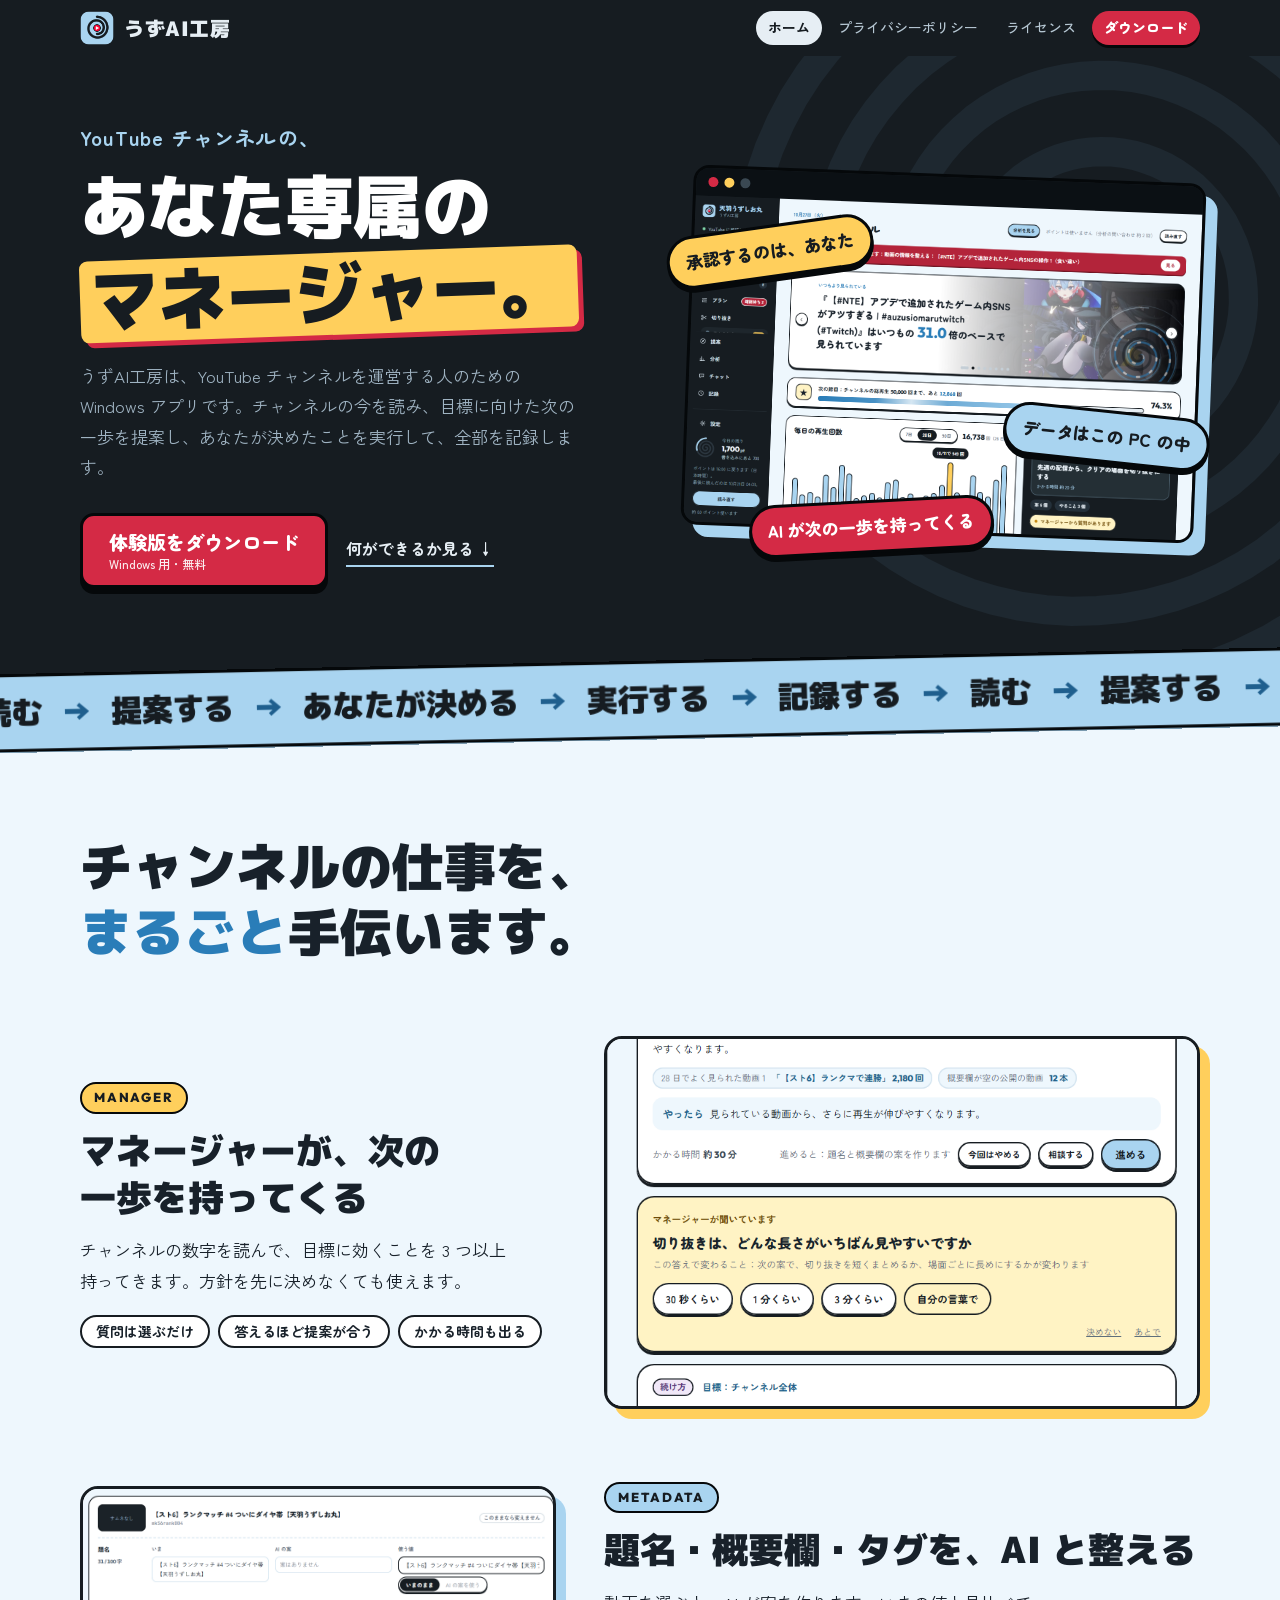
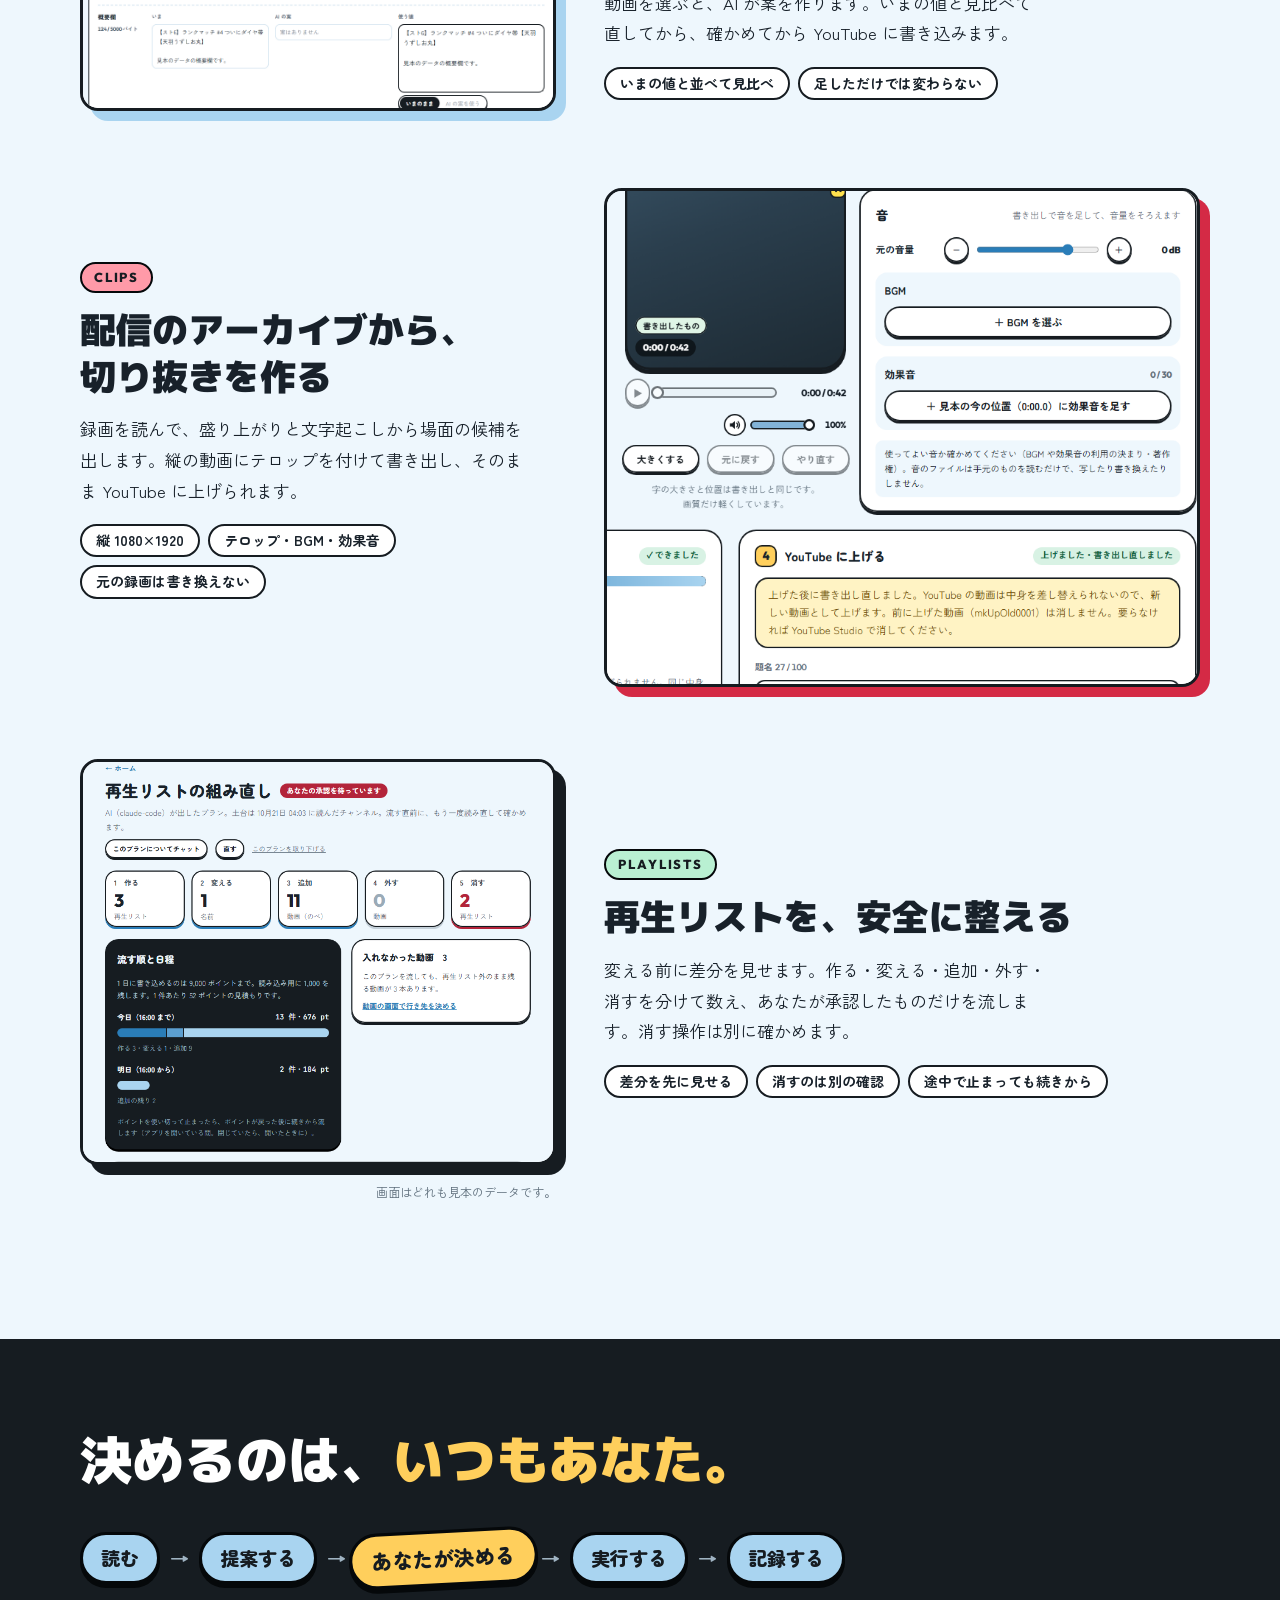
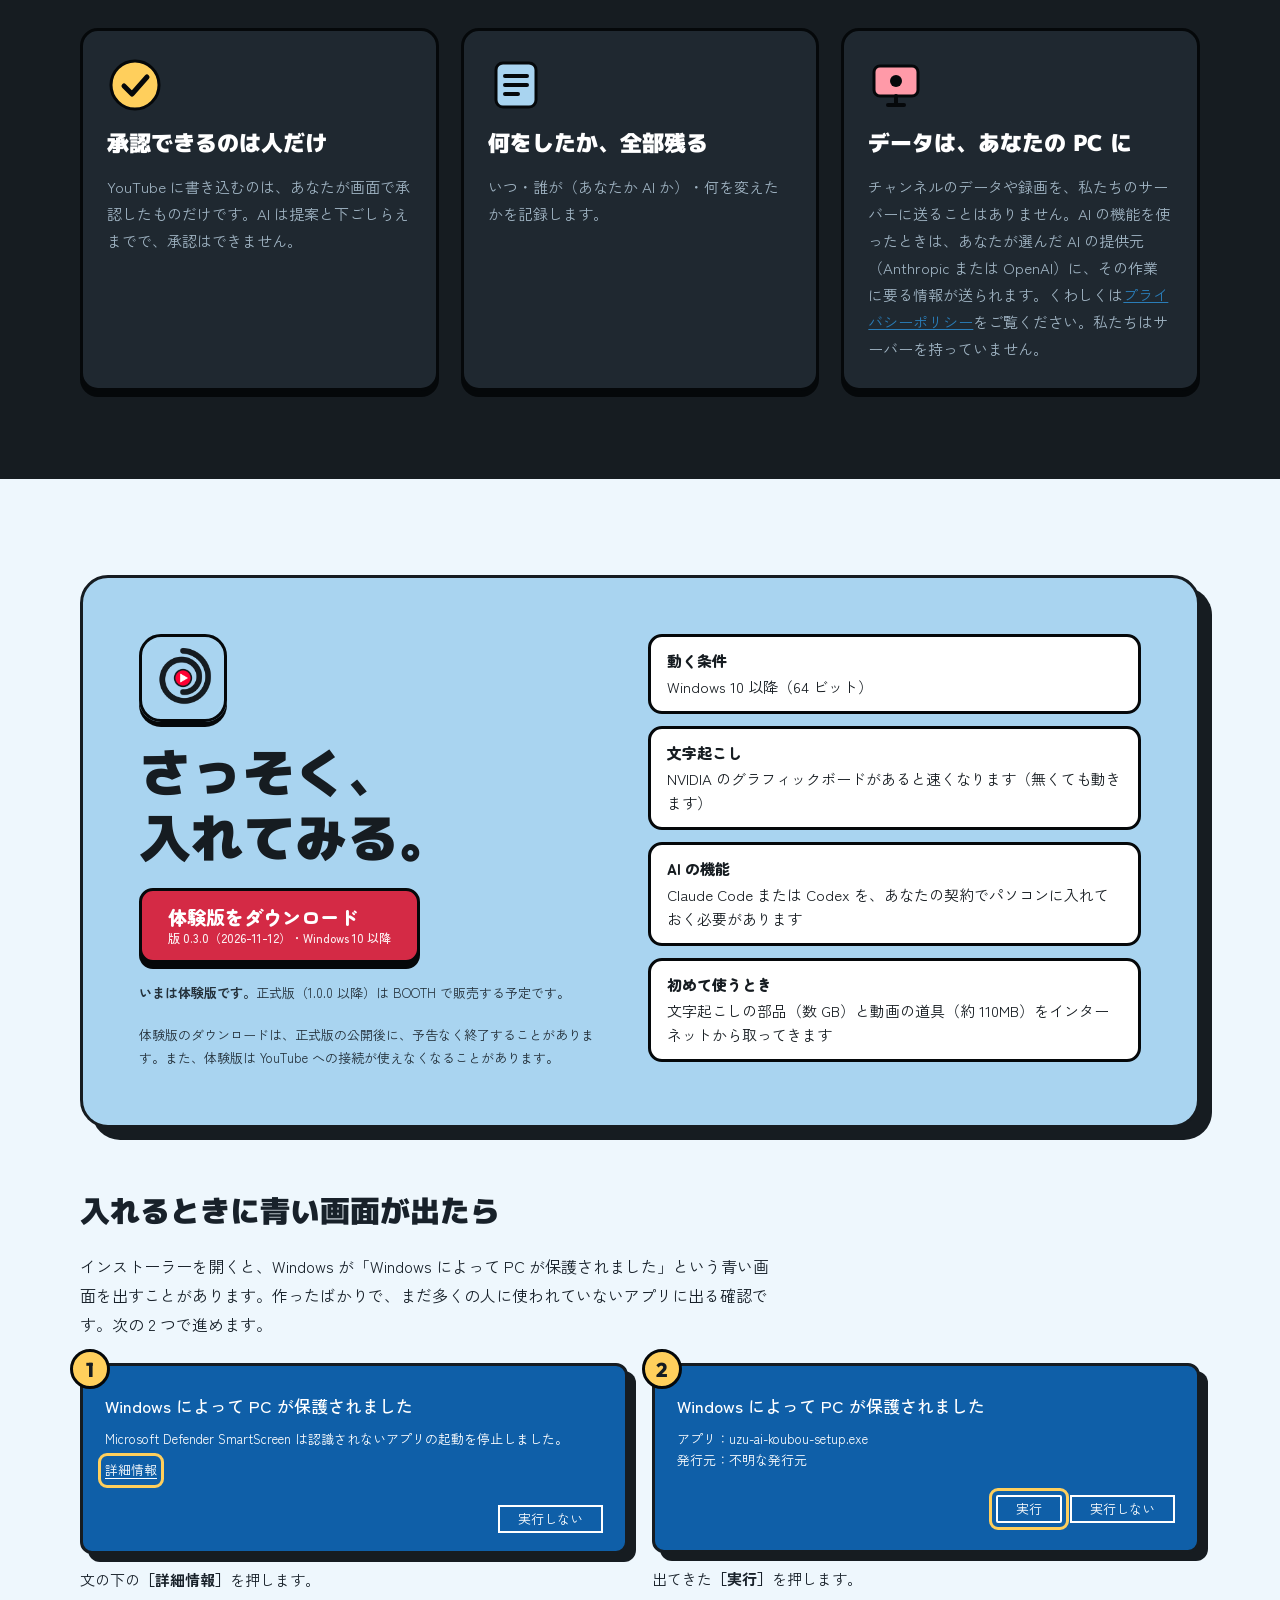
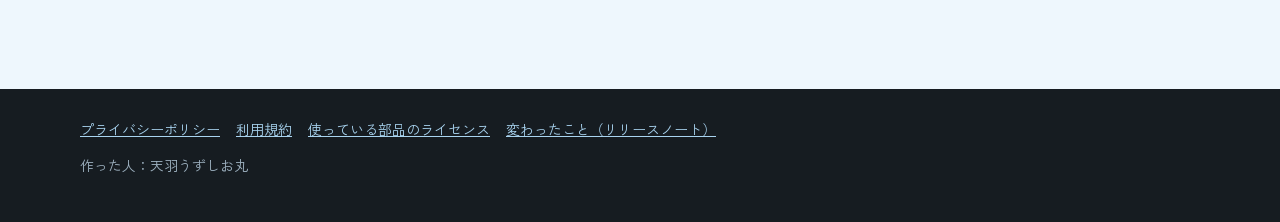
==== commit abe2ba11: "プライバシーポリシーの追記・利用規約のページ・紹介ページに AI の提供元の 1 文（0.3.1 に合わせる）" ====
--- a/index.html
+++ b/index.html
@@ -133,7 +133,7 @@
         <div class="pillar">
           <svg viewBox="0 0 56 56" aria-hidden="true"><rect x="6" y="9" width="44" height="30" rx="6" fill="#ff9aa8" stroke="#05080a" stroke-width="3"/><path d="M20 48h16M28 39v9" stroke="#05080a" stroke-width="4" stroke-linecap="round"/><circle cx="28" cy="24" r="6" fill="#05080a"/></svg>
           <h3>データは、あなたの PC に</h3>
-          <p>チャンネルのデータや録画を、私たちのサーバーに送ることはありません。私たちはサーバーを持っていません。</p>
+          <p>チャンネルのデータや録画を、私たちのサーバーに送ることはありません。AI の機能を使ったときは、あなたが選んだ AI の提供元（Anthropic または OpenAI）に、その作業に要る情報が送られます。くわしくは<a href="privacy.html">プライバシーポリシー</a>をご覧ください。私たちはサーバーを持っていません。</p>
         </div>
       </div>
     </div>
@@ -188,7 +188,7 @@
 
 <footer class="gut">
   <div class="wrap">
-    <div><a href="privacy.html">プライバシーポリシー</a><a href="licenses.html">使っている部品のライセンス</a><a href="https://github.com/uzusio/uzu-ai-koubou/releases" target="_blank" rel="noopener">変わったこと（リリースノート）</a></div>
+    <div><a href="privacy.html">プライバシーポリシー</a><a href="terms.html">利用規約</a><a href="licenses.html">使っている部品のライセンス</a><a href="https://github.com/uzusio/uzu-ai-koubou/releases" target="_blank" rel="noopener">変わったこと（リリースノート）</a></div>
     <p>作った人：天羽うずしお丸</p>
   </div>
 </footer>
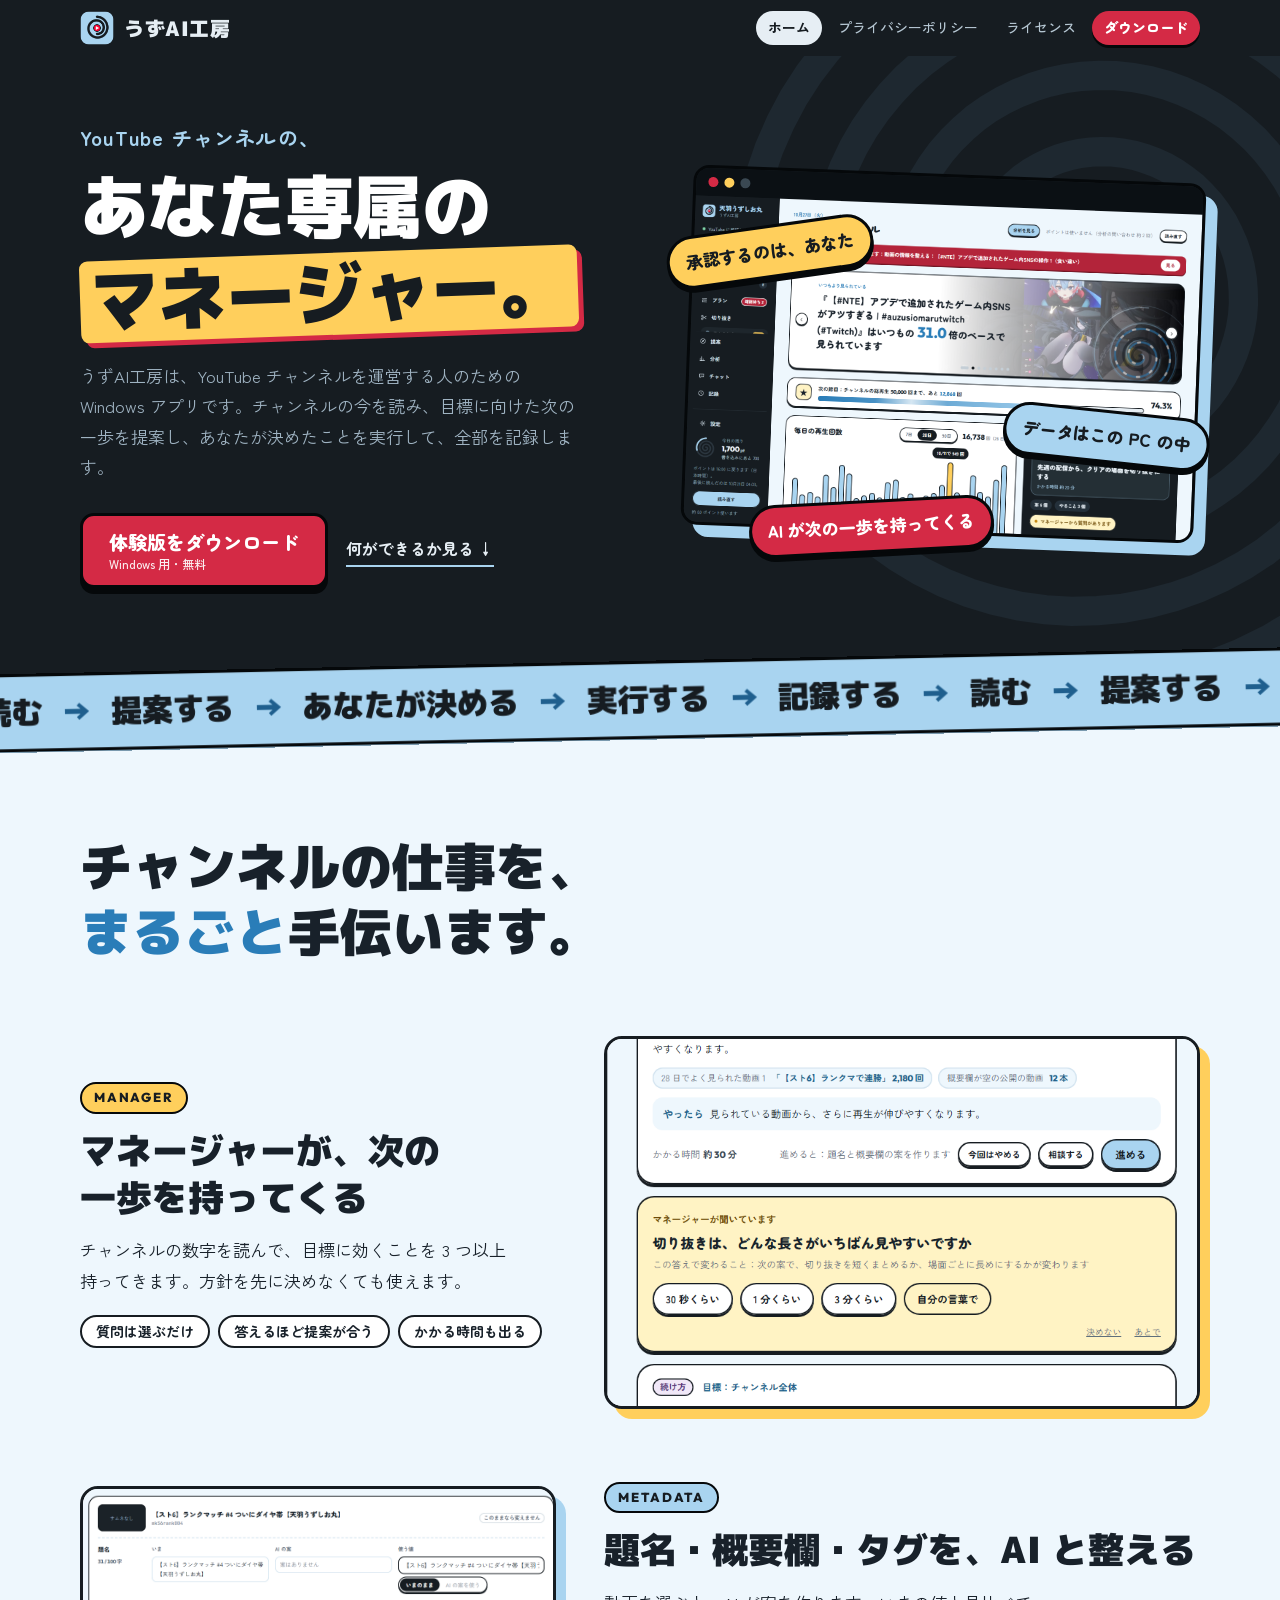
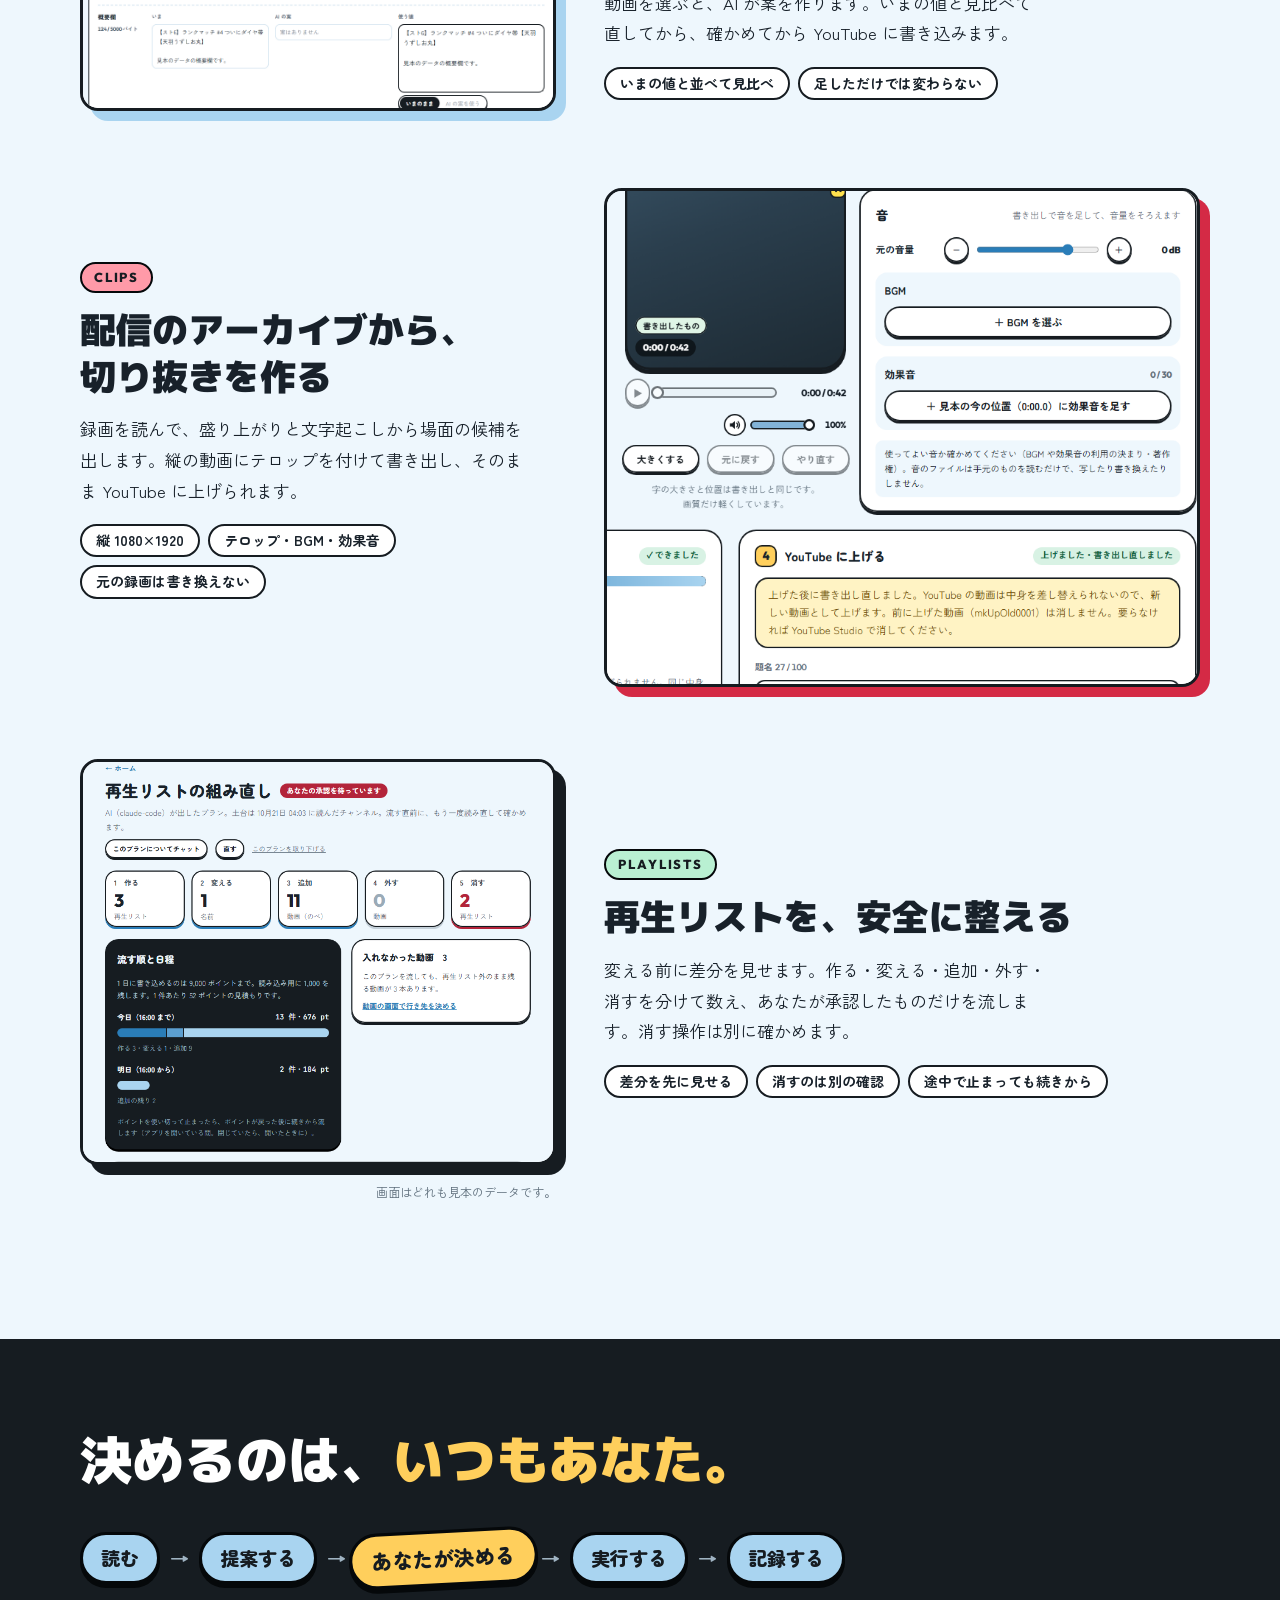
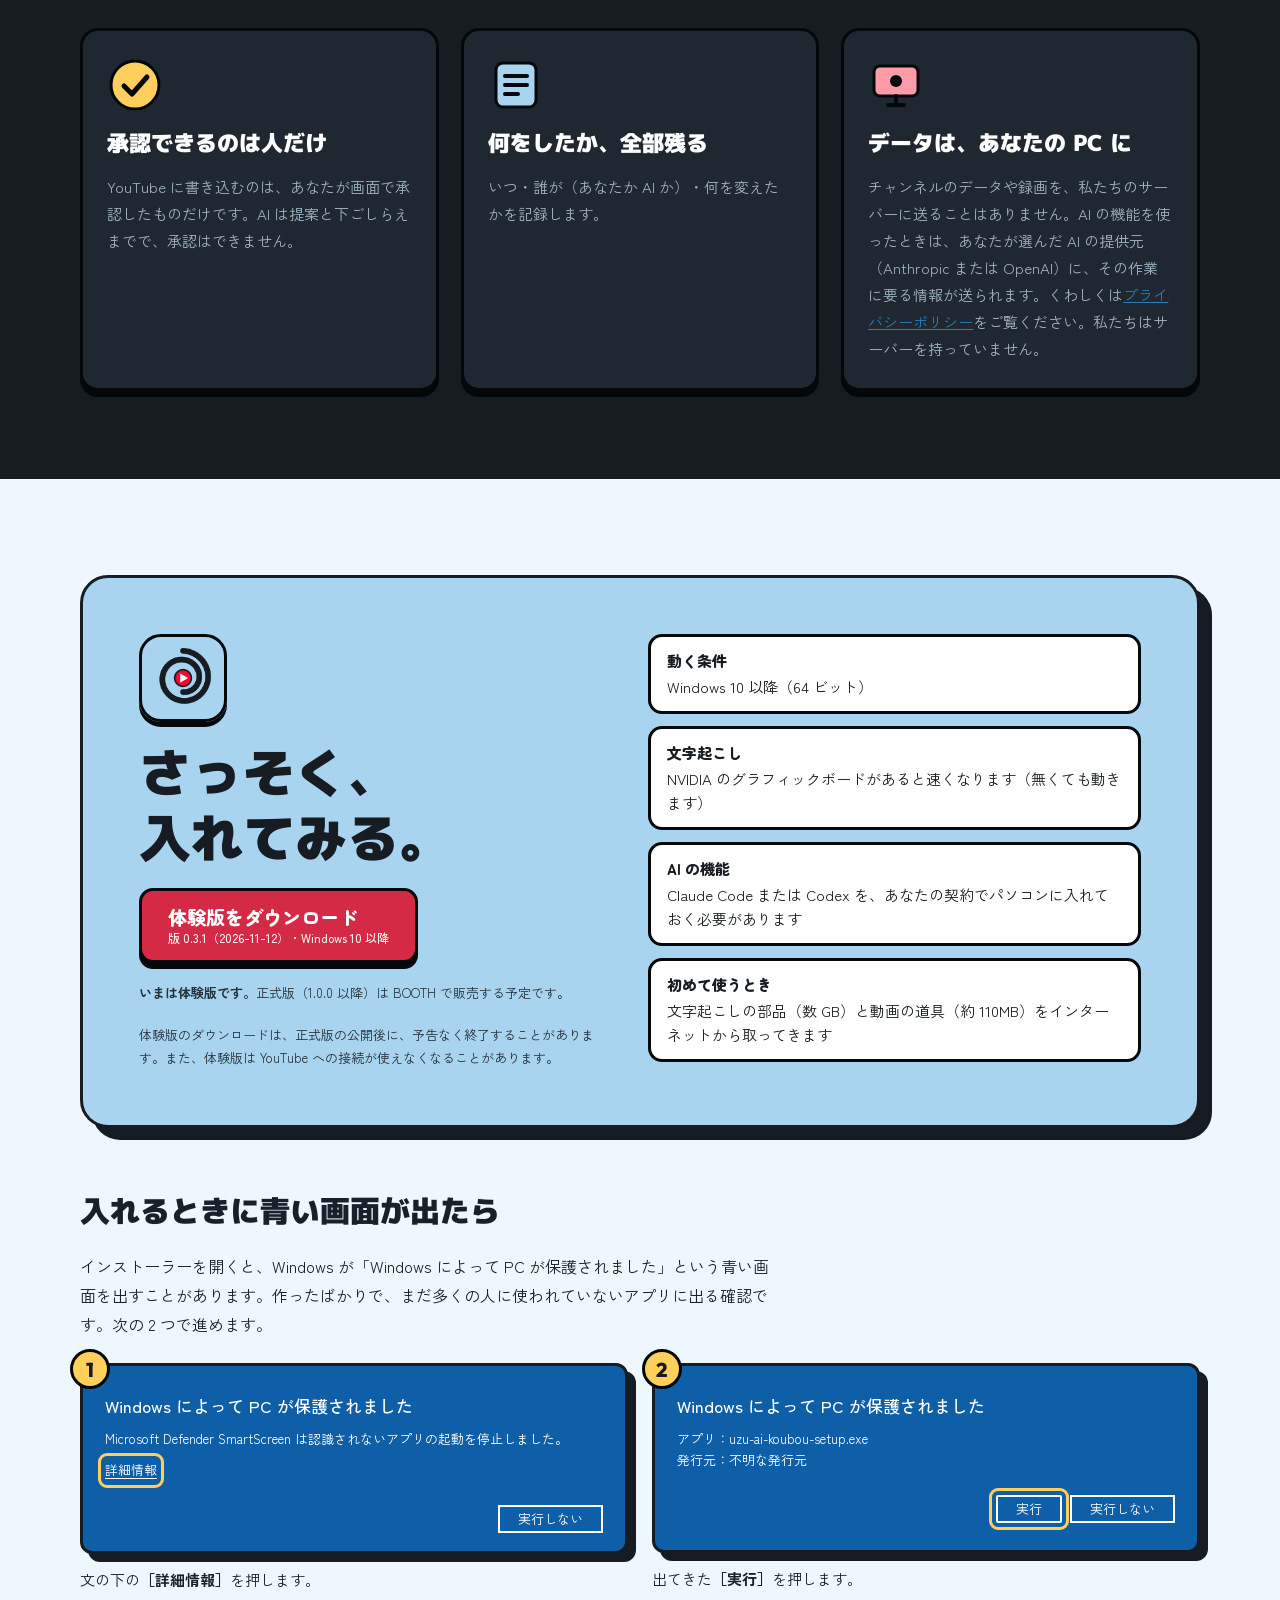
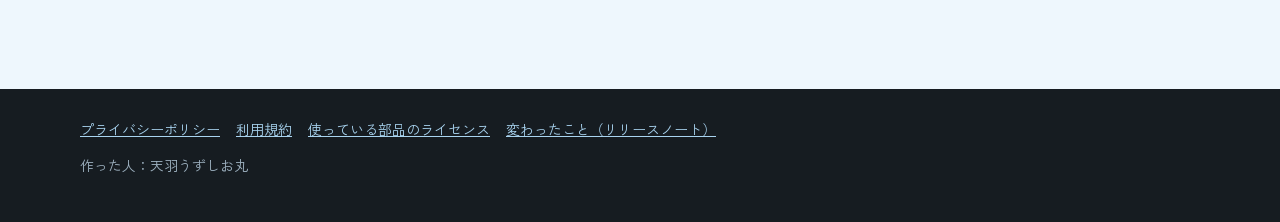
==== commit 6dcbd7eb: "v0.3.1 の体験版を出す" ====
--- a/index.html
+++ b/index.html
@@ -145,7 +145,7 @@
         <div class="dl-main">
           <img src="img/icon.png" alt="">
           <h2 class="sec-h">さっそく、<br>入れてみる。</h2>
-          <a class="btn" id="dl-trial" href="https://github.com/uzusio/uzu-ai-koubou/releases/download/v0.3.0/uzu-ai-koubou-setup.exe">体験版をダウンロード<small>版 0.3.0（2026-11-12）・Windows 10 以降</small></a>
+          <a class="btn" id="dl-trial" href="https://github.com/uzusio/uzu-ai-koubou/releases/download/v0.3.1/uzu-ai-koubou-setup.exe">体験版をダウンロード<small>版 0.3.1（2026-11-12）・Windows 10 以降</small></a>
           <p class="note"><b>いまは体験版です。</b>正式版（1.0.0 以降）は BOOTH で販売する予定です。</p>
           <p class="note" id="trial-note">体験版のダウンロードは、正式版の公開後に、予告なく終了することがあります。また、体験版は YouTube への接続が使えなくなることがあります。</p>
         </div>
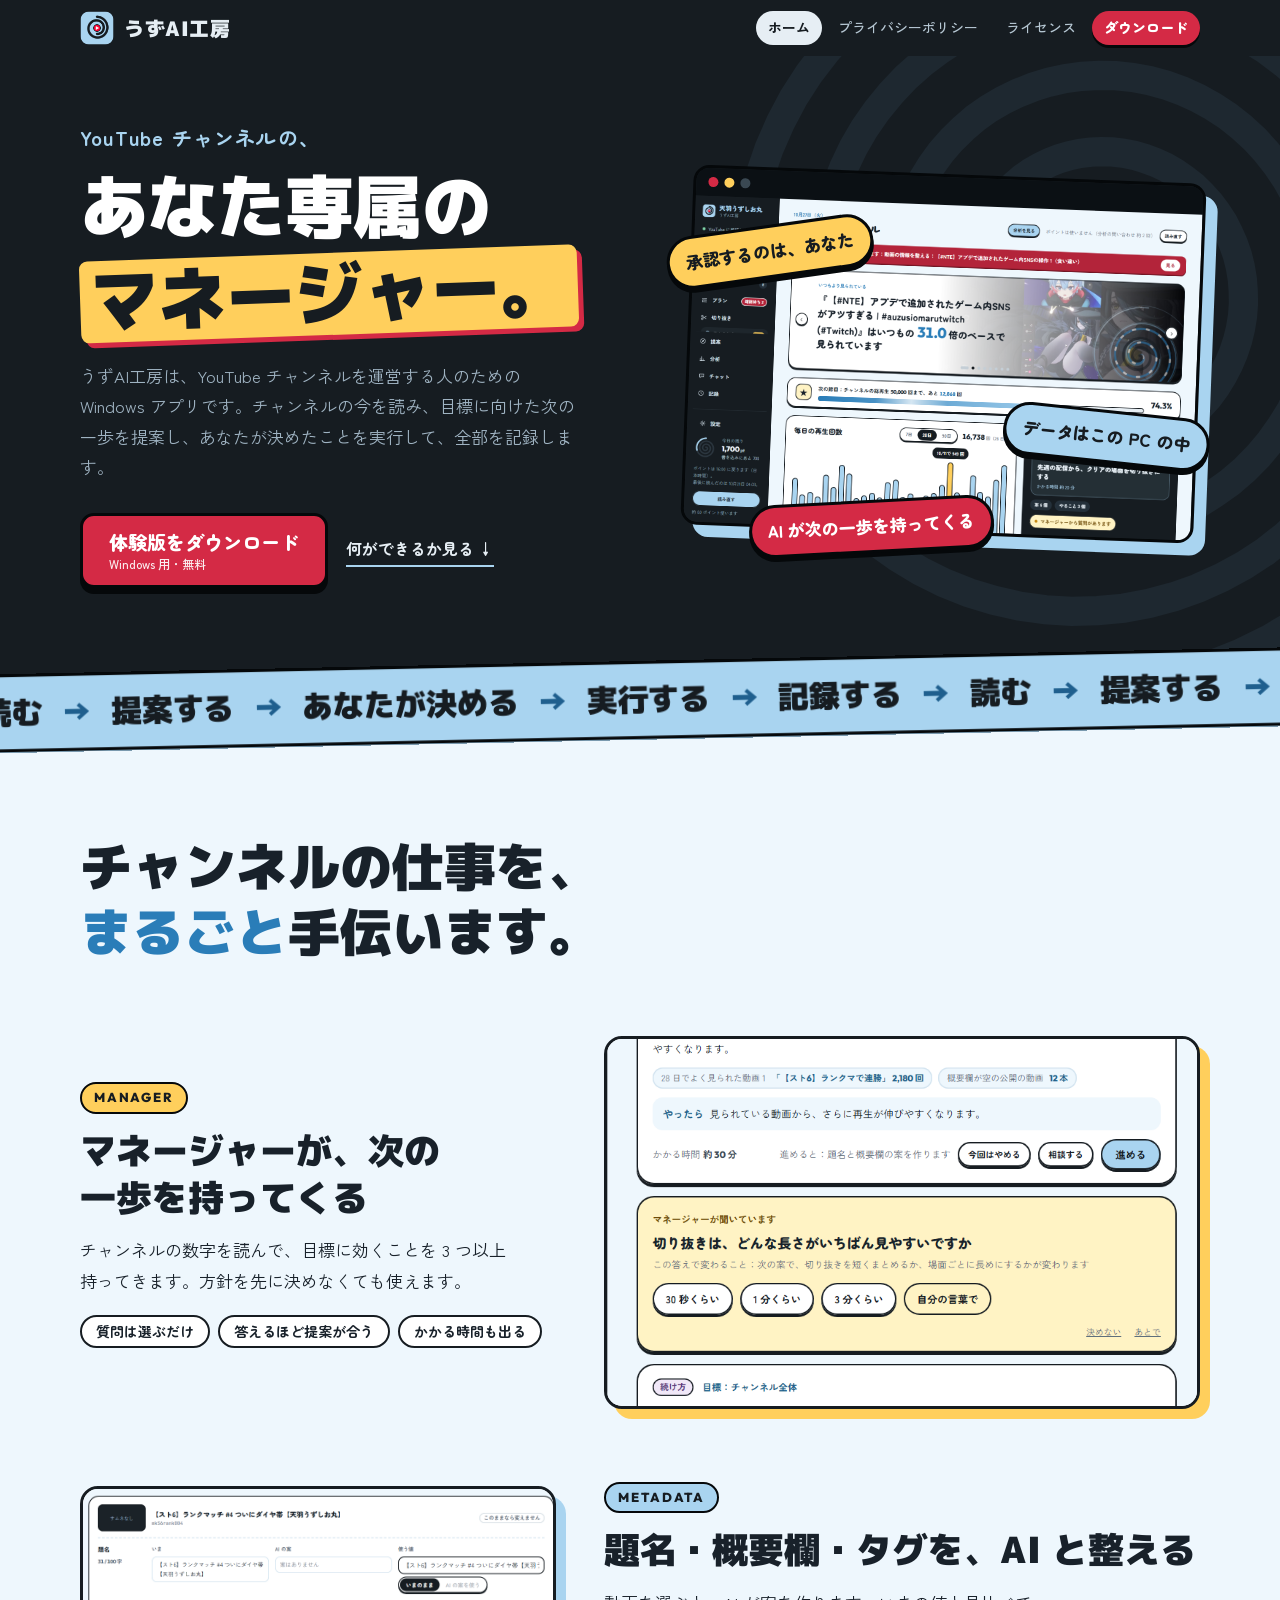
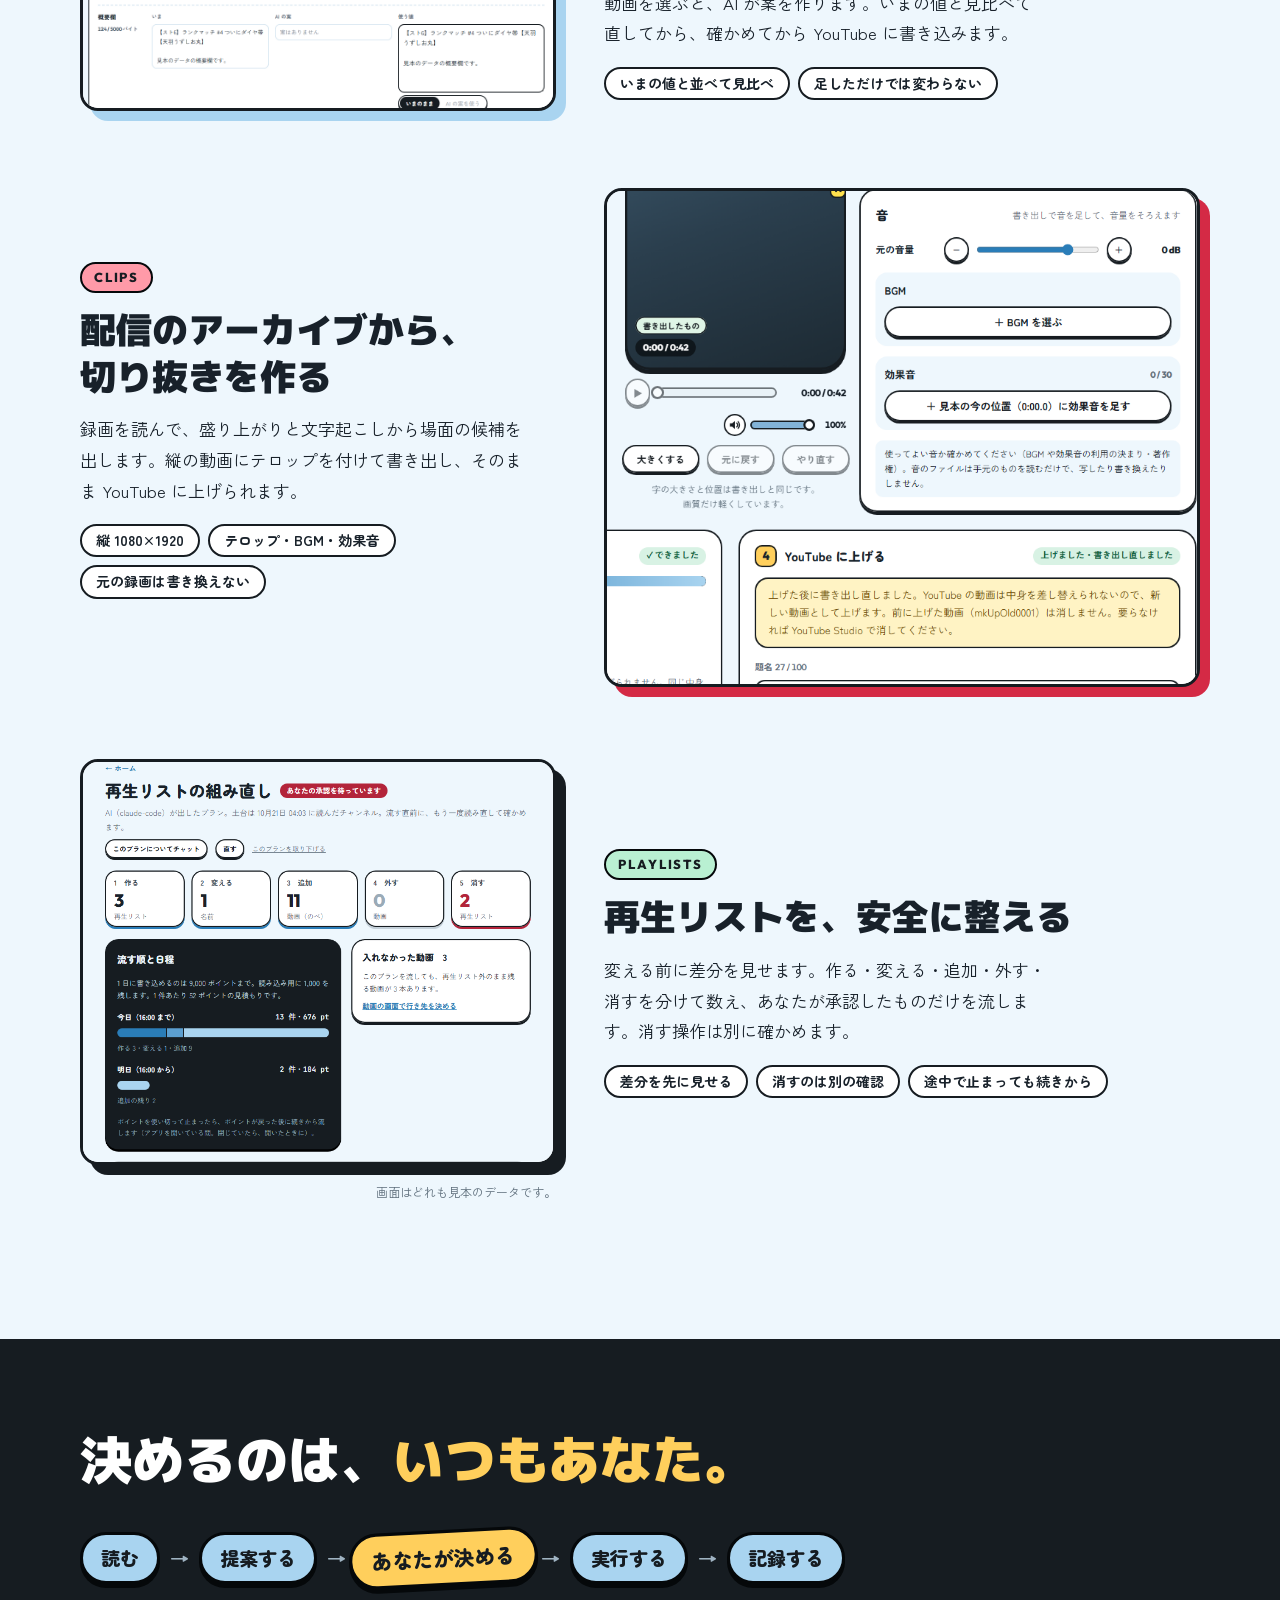
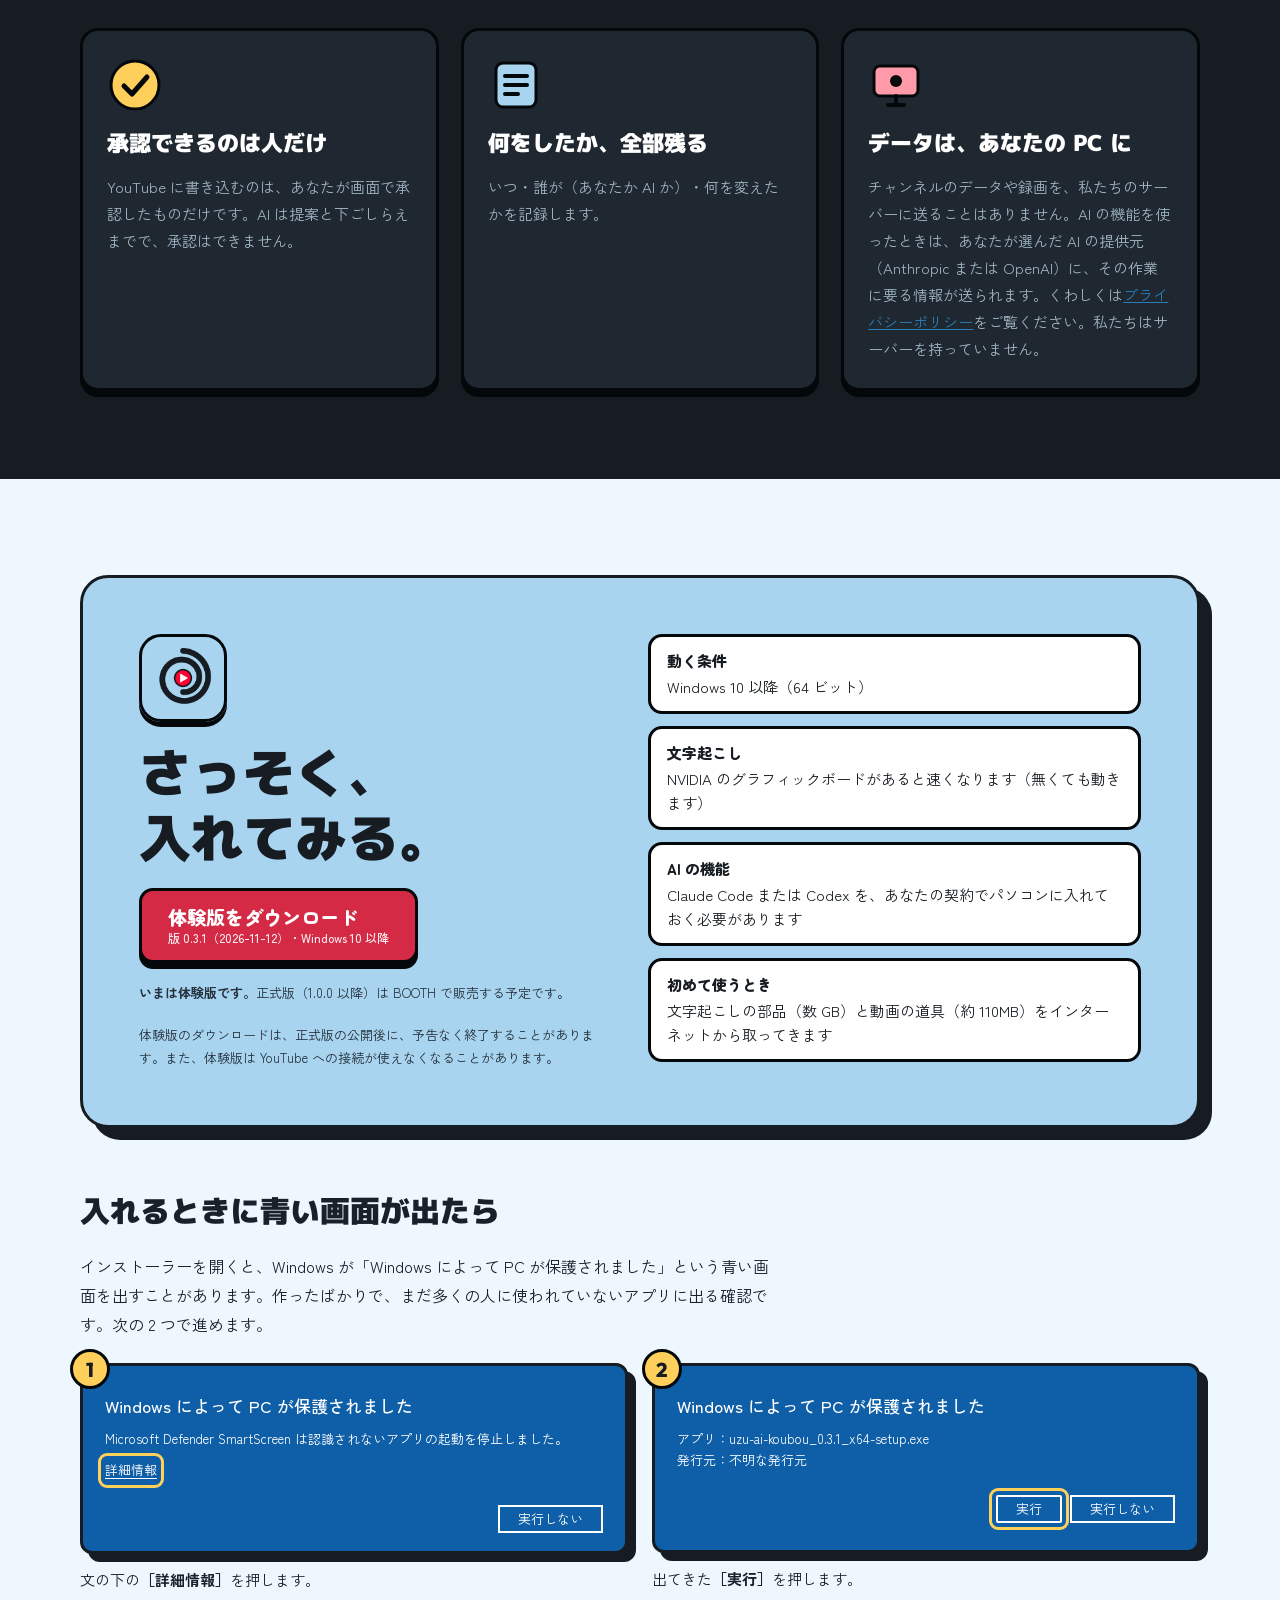
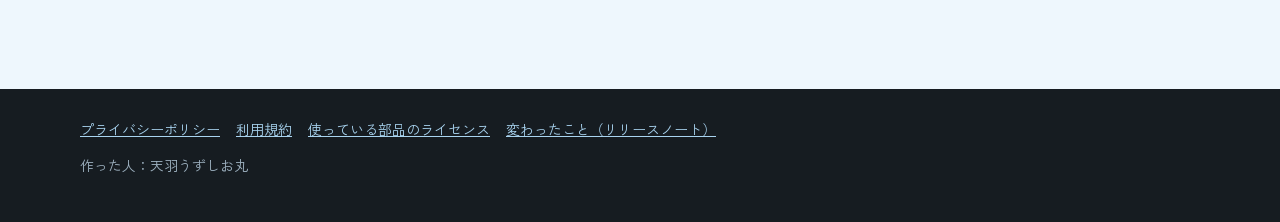
==== commit 0a20891c: "入れ方の説明の絵のファイル名を、いまのインストーラーの名前に合わせる" ====
--- a/index.html
+++ b/index.html
@@ -145,7 +145,7 @@
         <div class="dl-main">
           <img src="img/icon.png" alt="">
           <h2 class="sec-h">さっそく、<br>入れてみる。</h2>
-          <a class="btn" id="dl-trial" href="https://github.com/uzusio/uzu-ai-koubou/releases/download/v0.3.1/uzu-ai-koubou-setup.exe">体験版をダウンロード<small>版 0.3.1（2026-11-12）・Windows 10 以降</small></a>
+          <a class="btn" id="dl-trial" href="https://github.com/uzusio/uzu-ai-koubou/releases/download/v0.3.1/uzu-ai-koubou_0.3.1_x64-setup.exe">体験版をダウンロード<small>版 0.3.1（2026-11-12）・Windows 10 以降</small></a>
           <p class="note"><b>いまは体験版です。</b>正式版（1.0.0 以降）は BOOTH で販売する予定です。</p>
           <p class="note" id="trial-note">体験版のダウンロードは、正式版の公開後に、予告なく終了することがあります。また、体験版は YouTube への接続が使えなくなることがあります。</p>
         </div>
@@ -175,7 +175,7 @@
             <span class="no">2</span>
             <div class="ss" role="img" aria-label="青い画面の絵。右下に出てきた「実行」のボタンに印が付いている">
               <b>Windows によって PC が保護されました</b>
-              <span>アプリ：uzu-ai-koubou-setup.exe<br>発行元：不明な発行元</span>
+              <span>アプリ：uzu-ai-koubou_0.3.1_x64-setup.exe<br>発行元：不明な発行元</span>
               <span class="ss-btns"><i class="hit">実行</i><i>実行しない</i></span>
             </div>
             <p>出てきた<b>［実行］</b>を押します。</p>
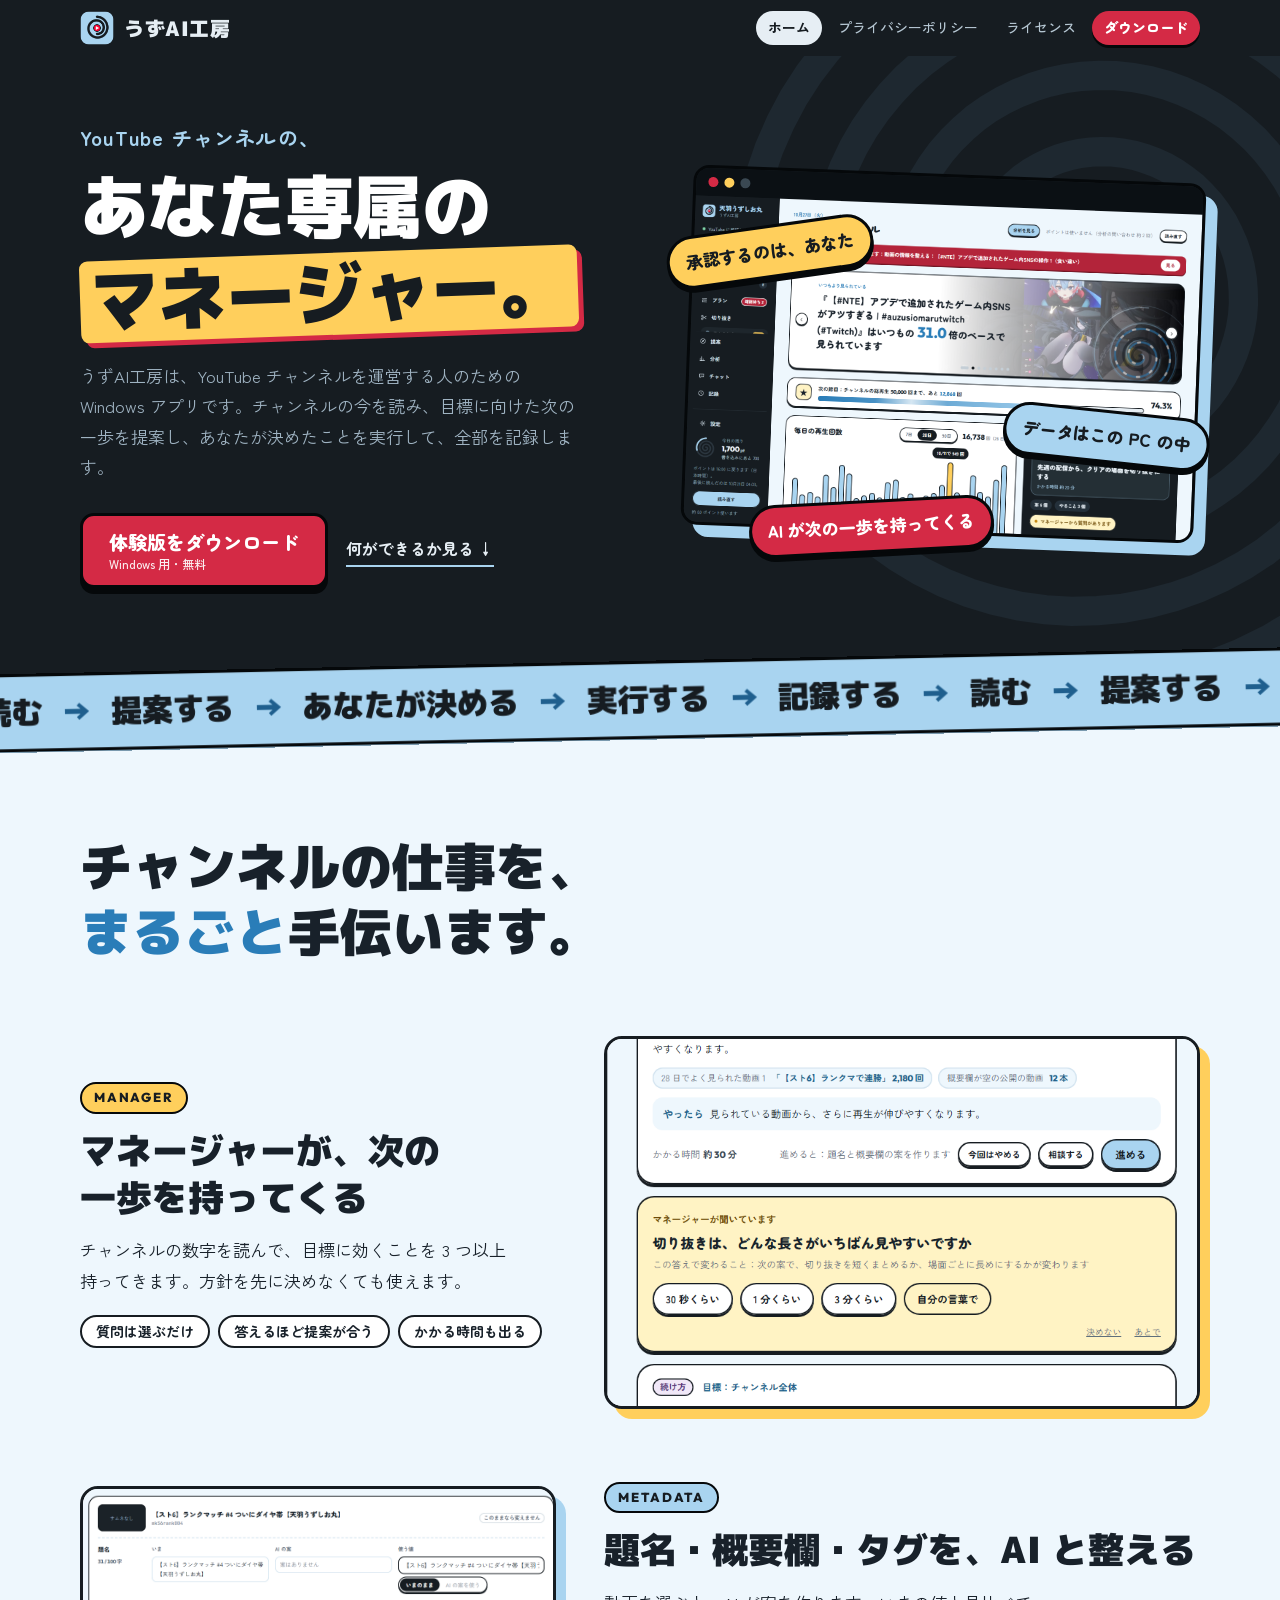
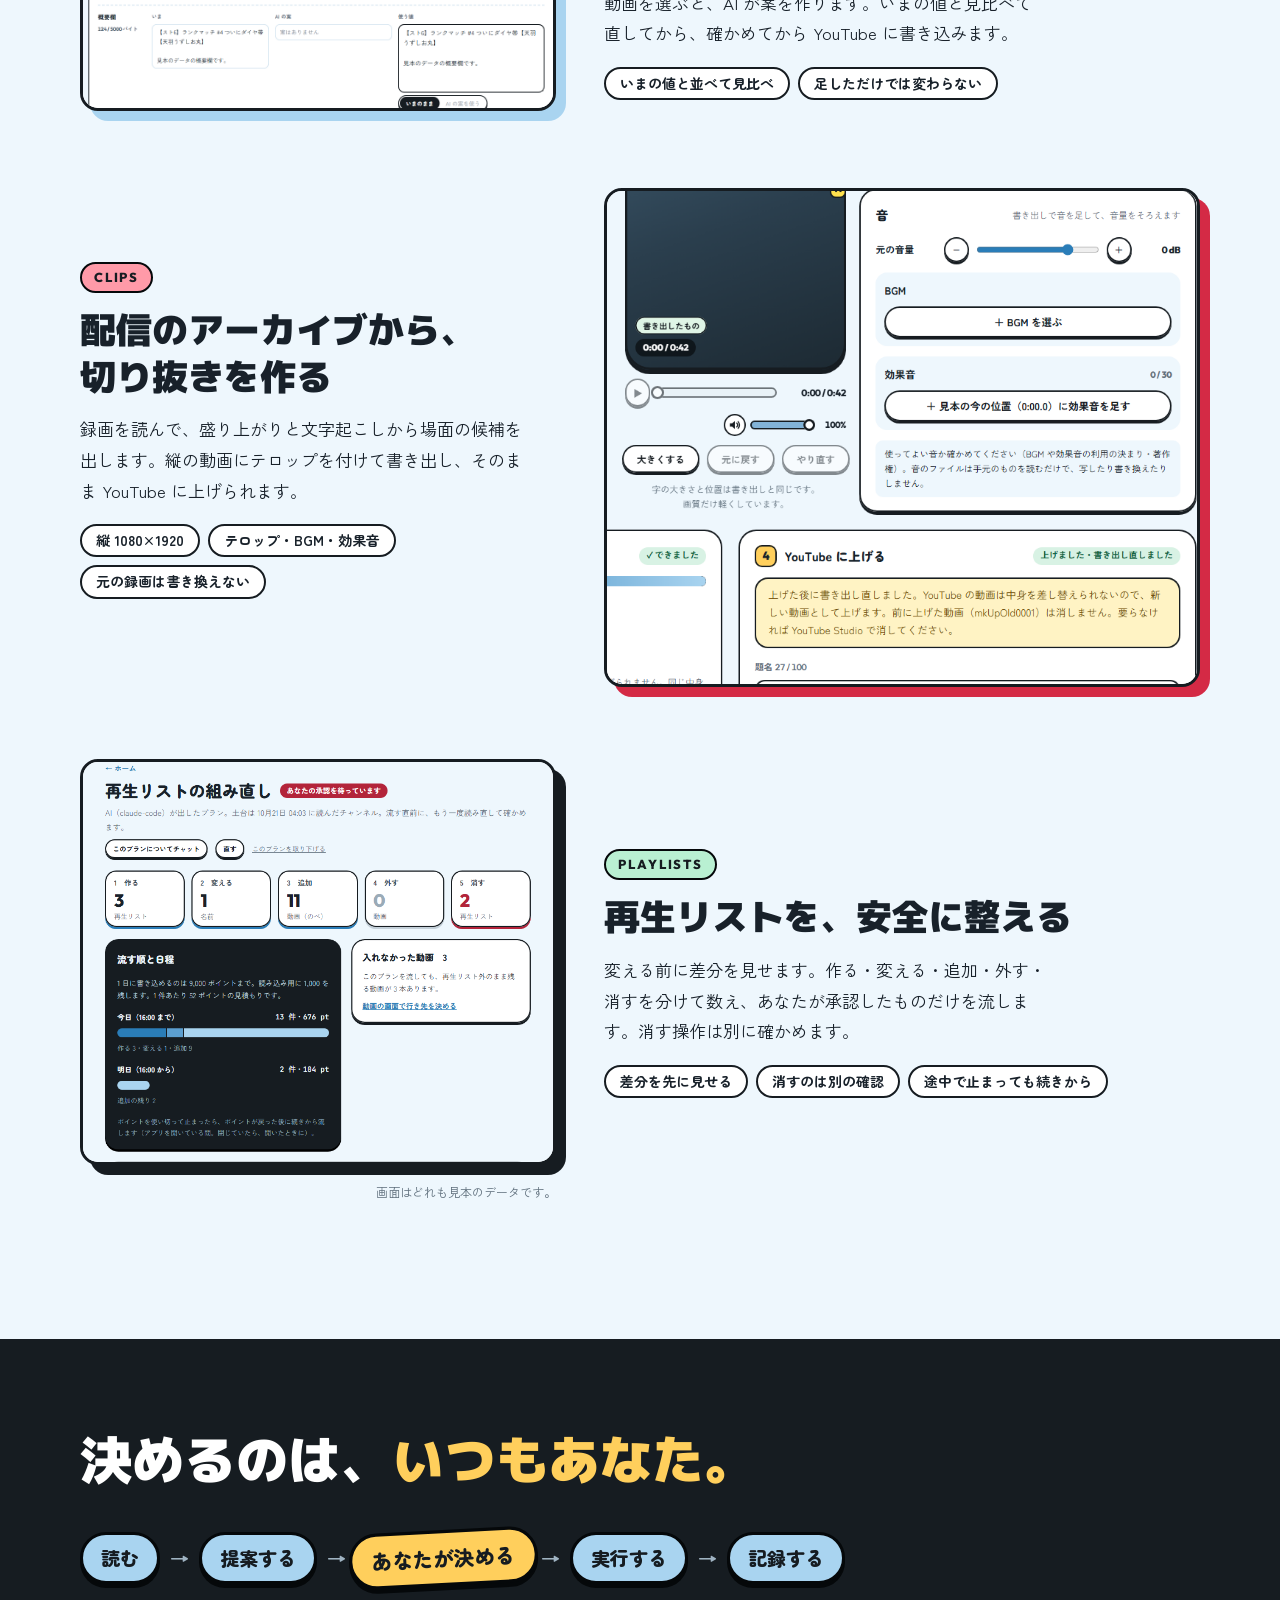
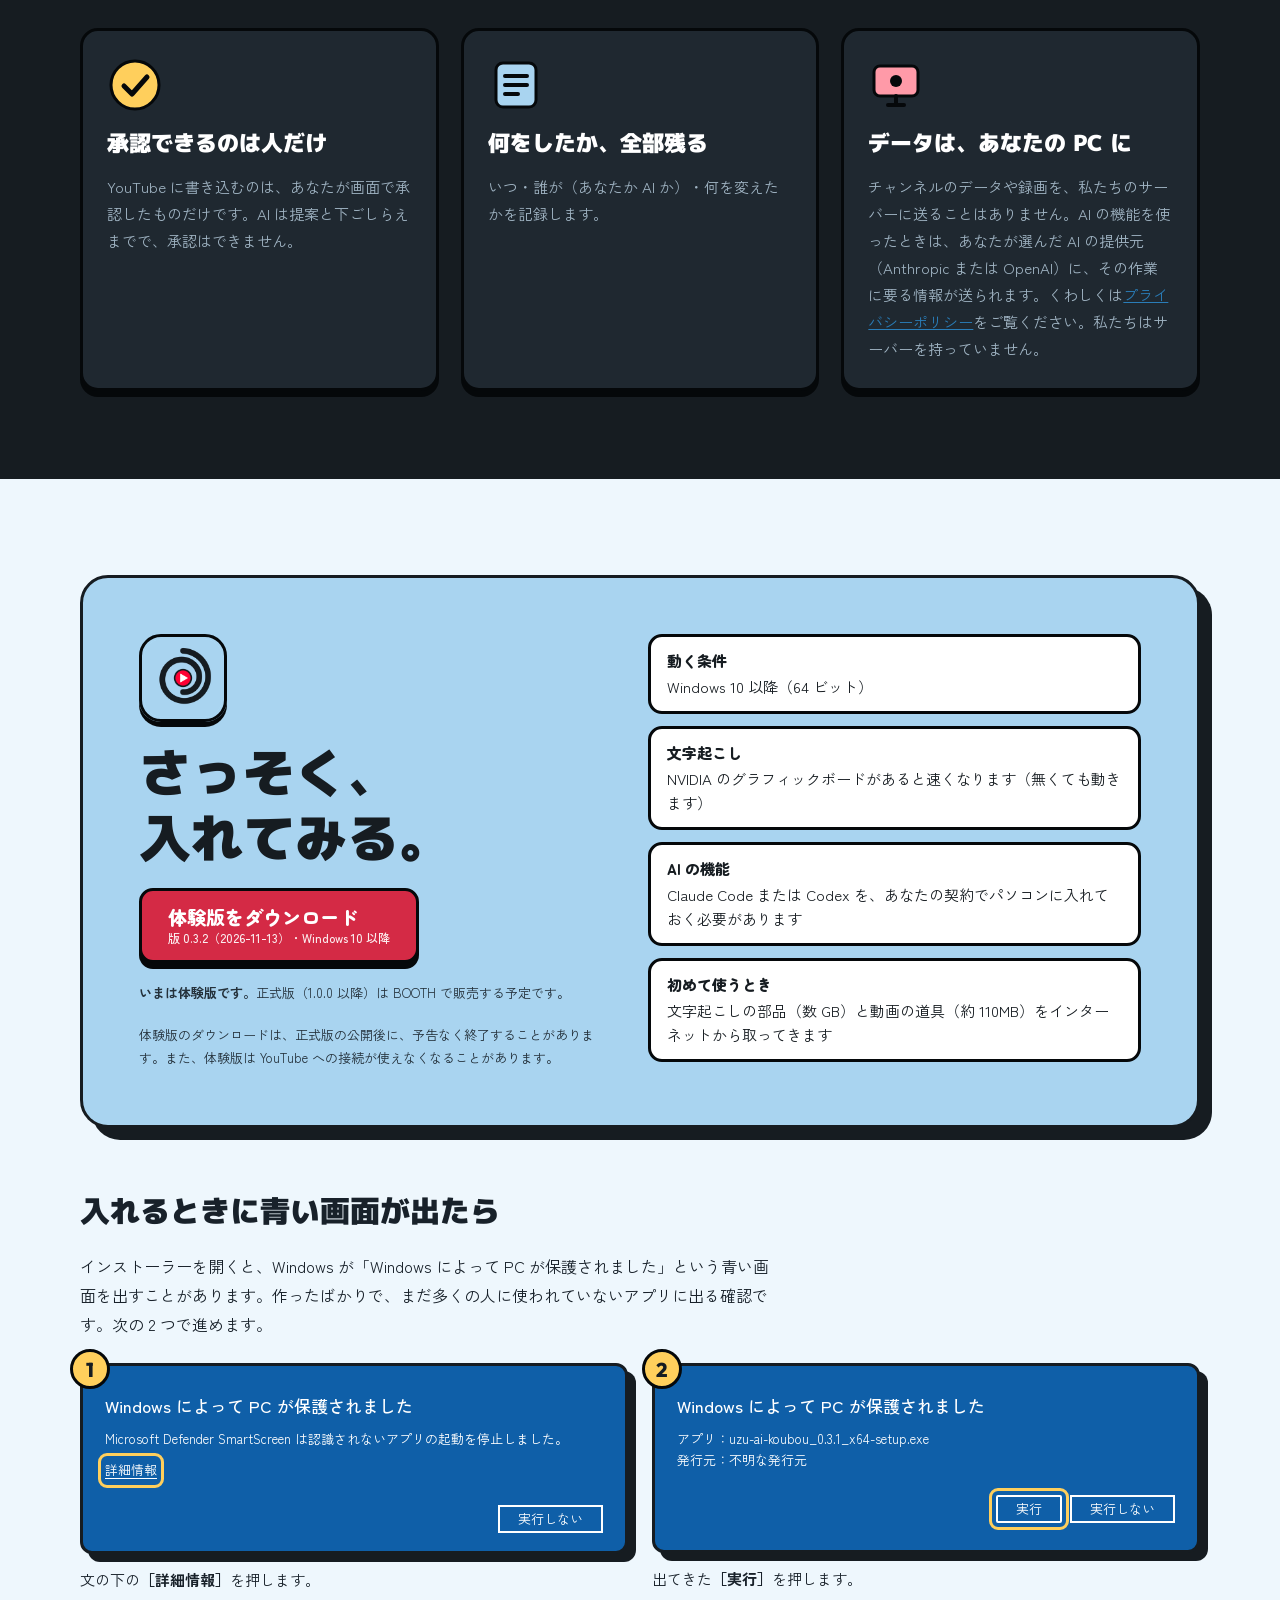
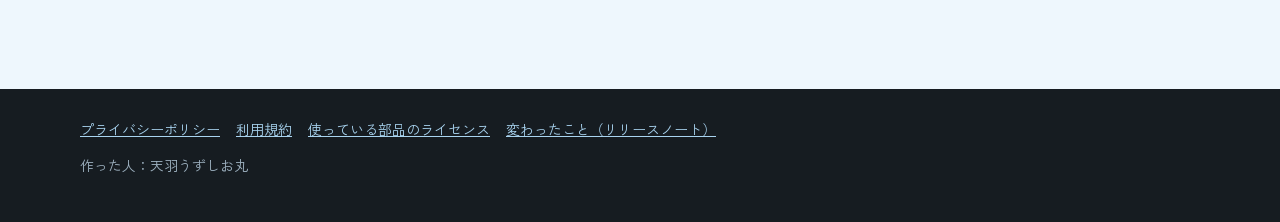
==== commit e51c6fe0: "v0.3.2 の体験版を出す" ====
--- a/index.html
+++ b/index.html
@@ -145,7 +145,7 @@
         <div class="dl-main">
           <img src="img/icon.png" alt="">
           <h2 class="sec-h">さっそく、<br>入れてみる。</h2>
-          <a class="btn" id="dl-trial" href="https://github.com/uzusio/uzu-ai-koubou/releases/download/v0.3.1/uzu-ai-koubou_0.3.1_x64-setup.exe">体験版をダウンロード<small>版 0.3.1（2026-11-12）・Windows 10 以降</small></a>
+          <a class="btn" id="dl-trial" href="https://github.com/uzusio/uzu-ai-koubou/releases/download/v0.3.2/uzu-ai-koubou_0.3.2_x64-setup.exe">体験版をダウンロード<small>版 0.3.2（2026-11-13）・Windows 10 以降</small></a>
           <p class="note"><b>いまは体験版です。</b>正式版（1.0.0 以降）は BOOTH で販売する予定です。</p>
           <p class="note" id="trial-note">体験版のダウンロードは、正式版の公開後に、予告なく終了することがあります。また、体験版は YouTube への接続が使えなくなることがあります。</p>
         </div>
